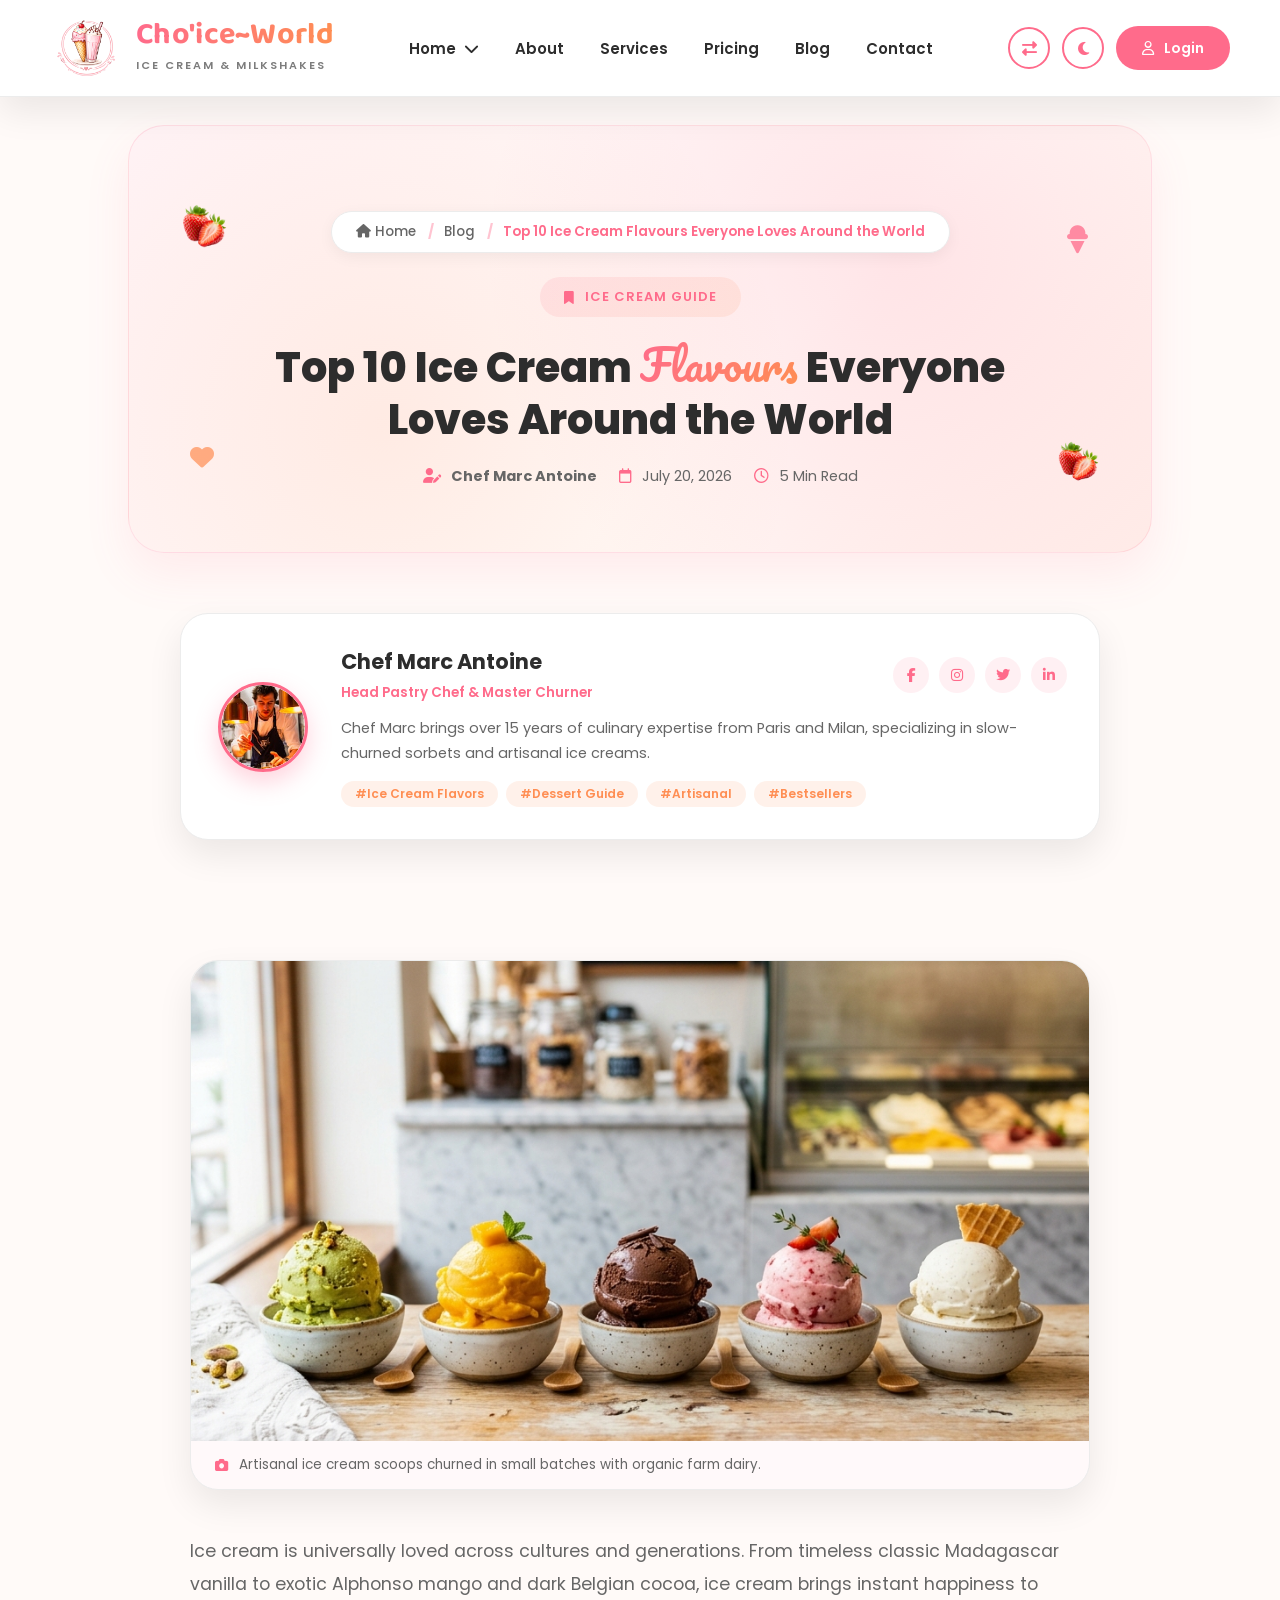
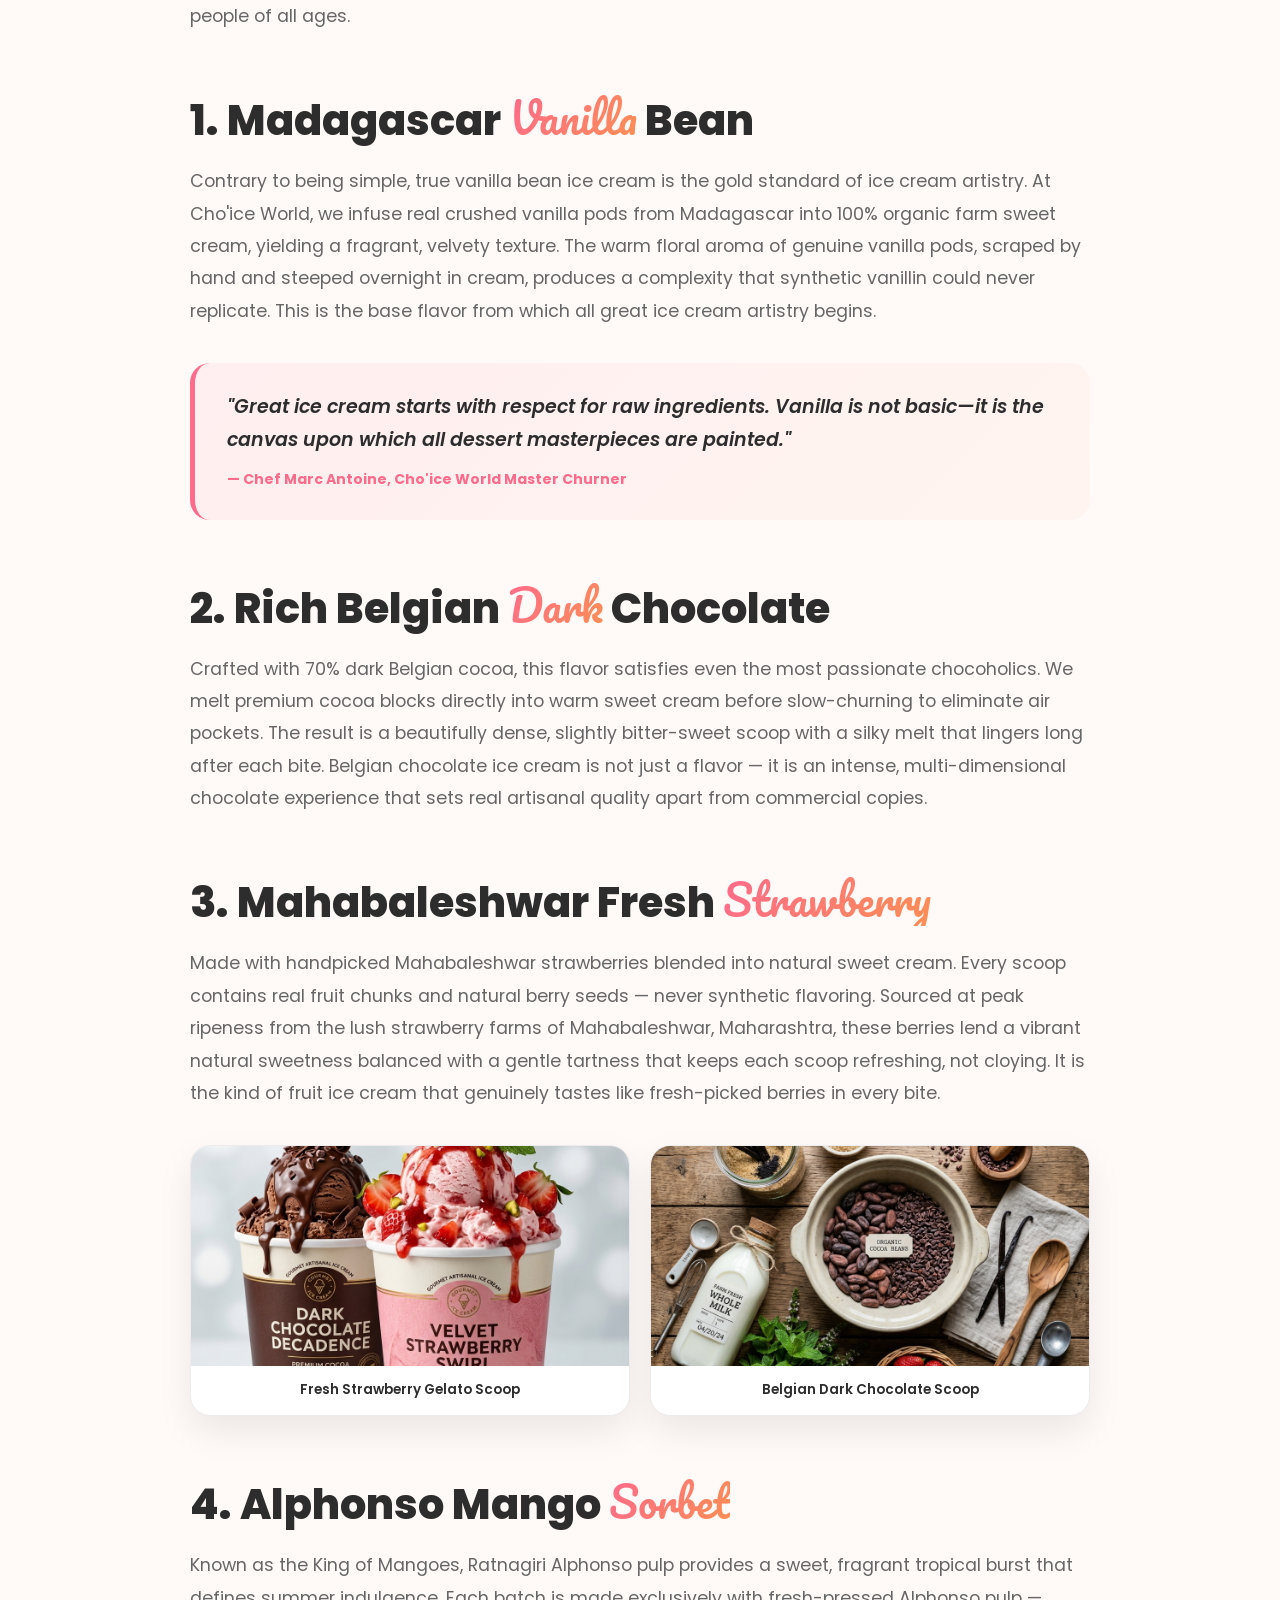
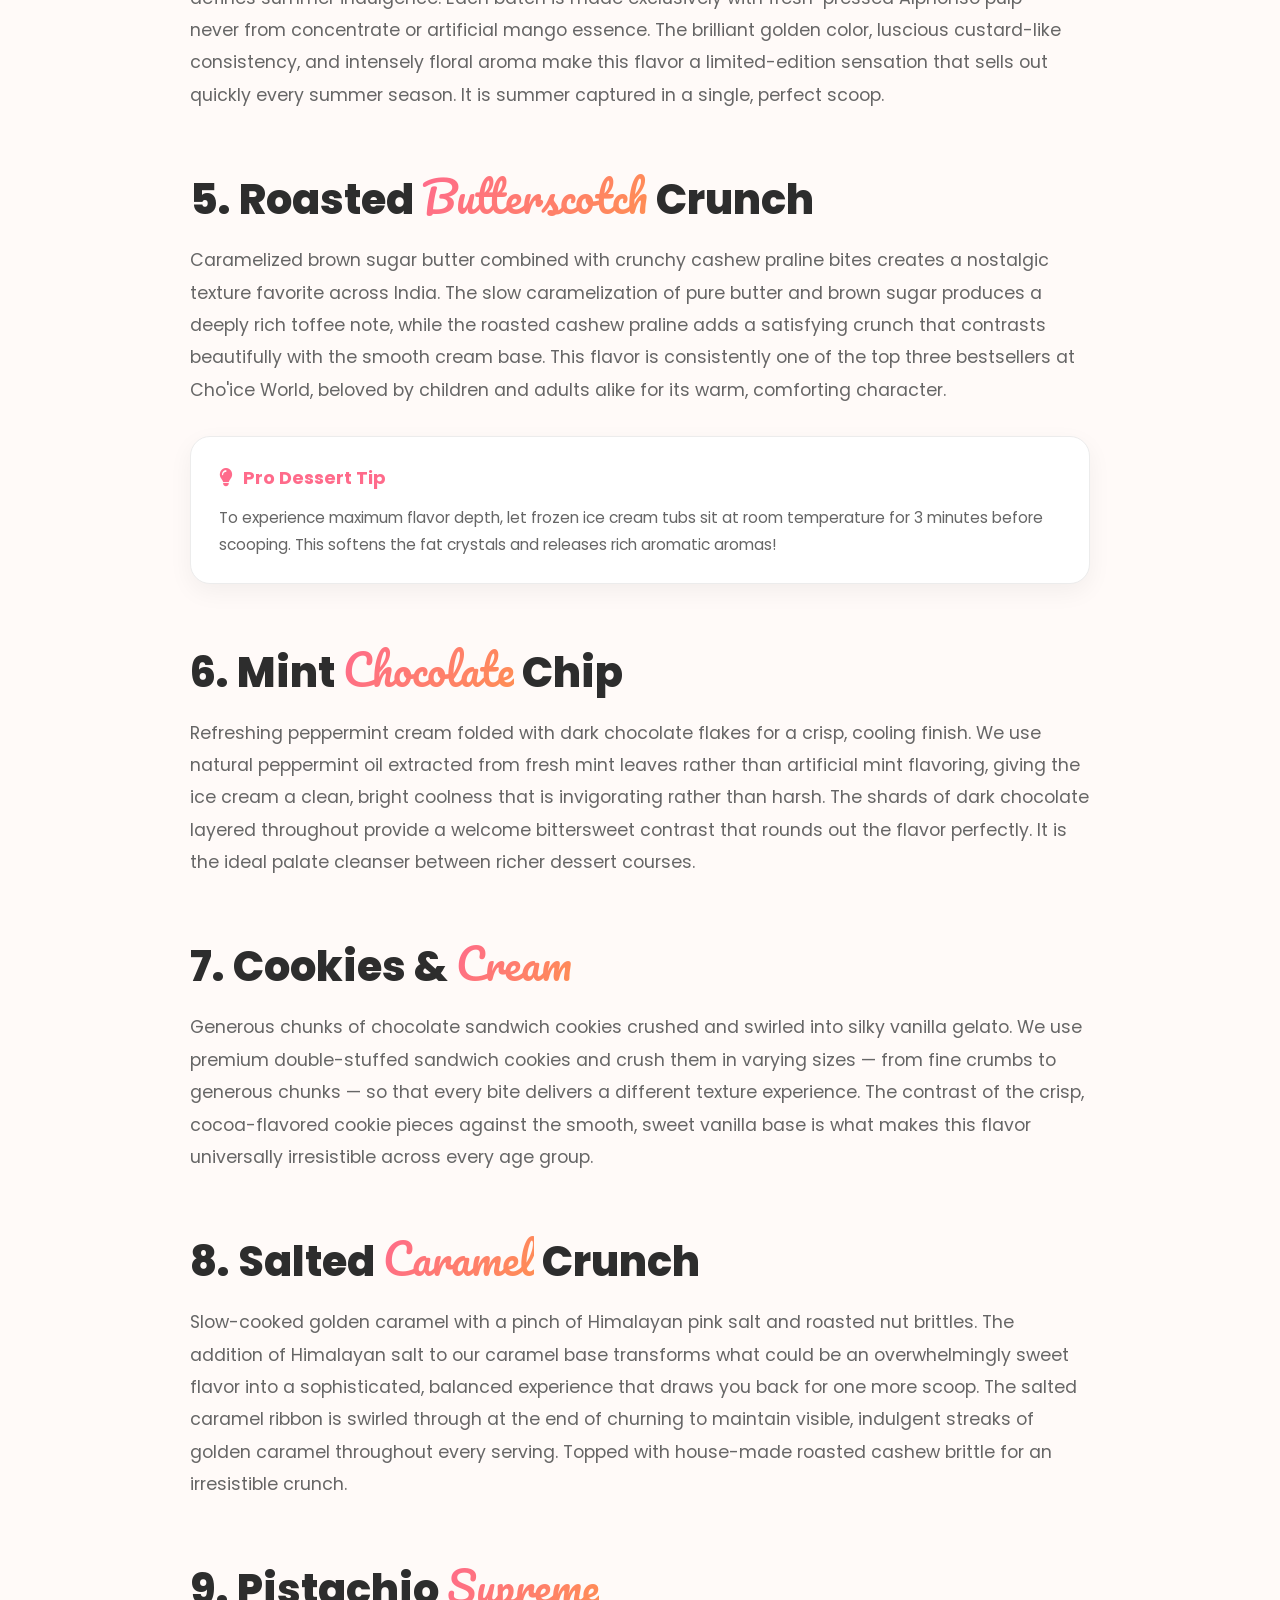
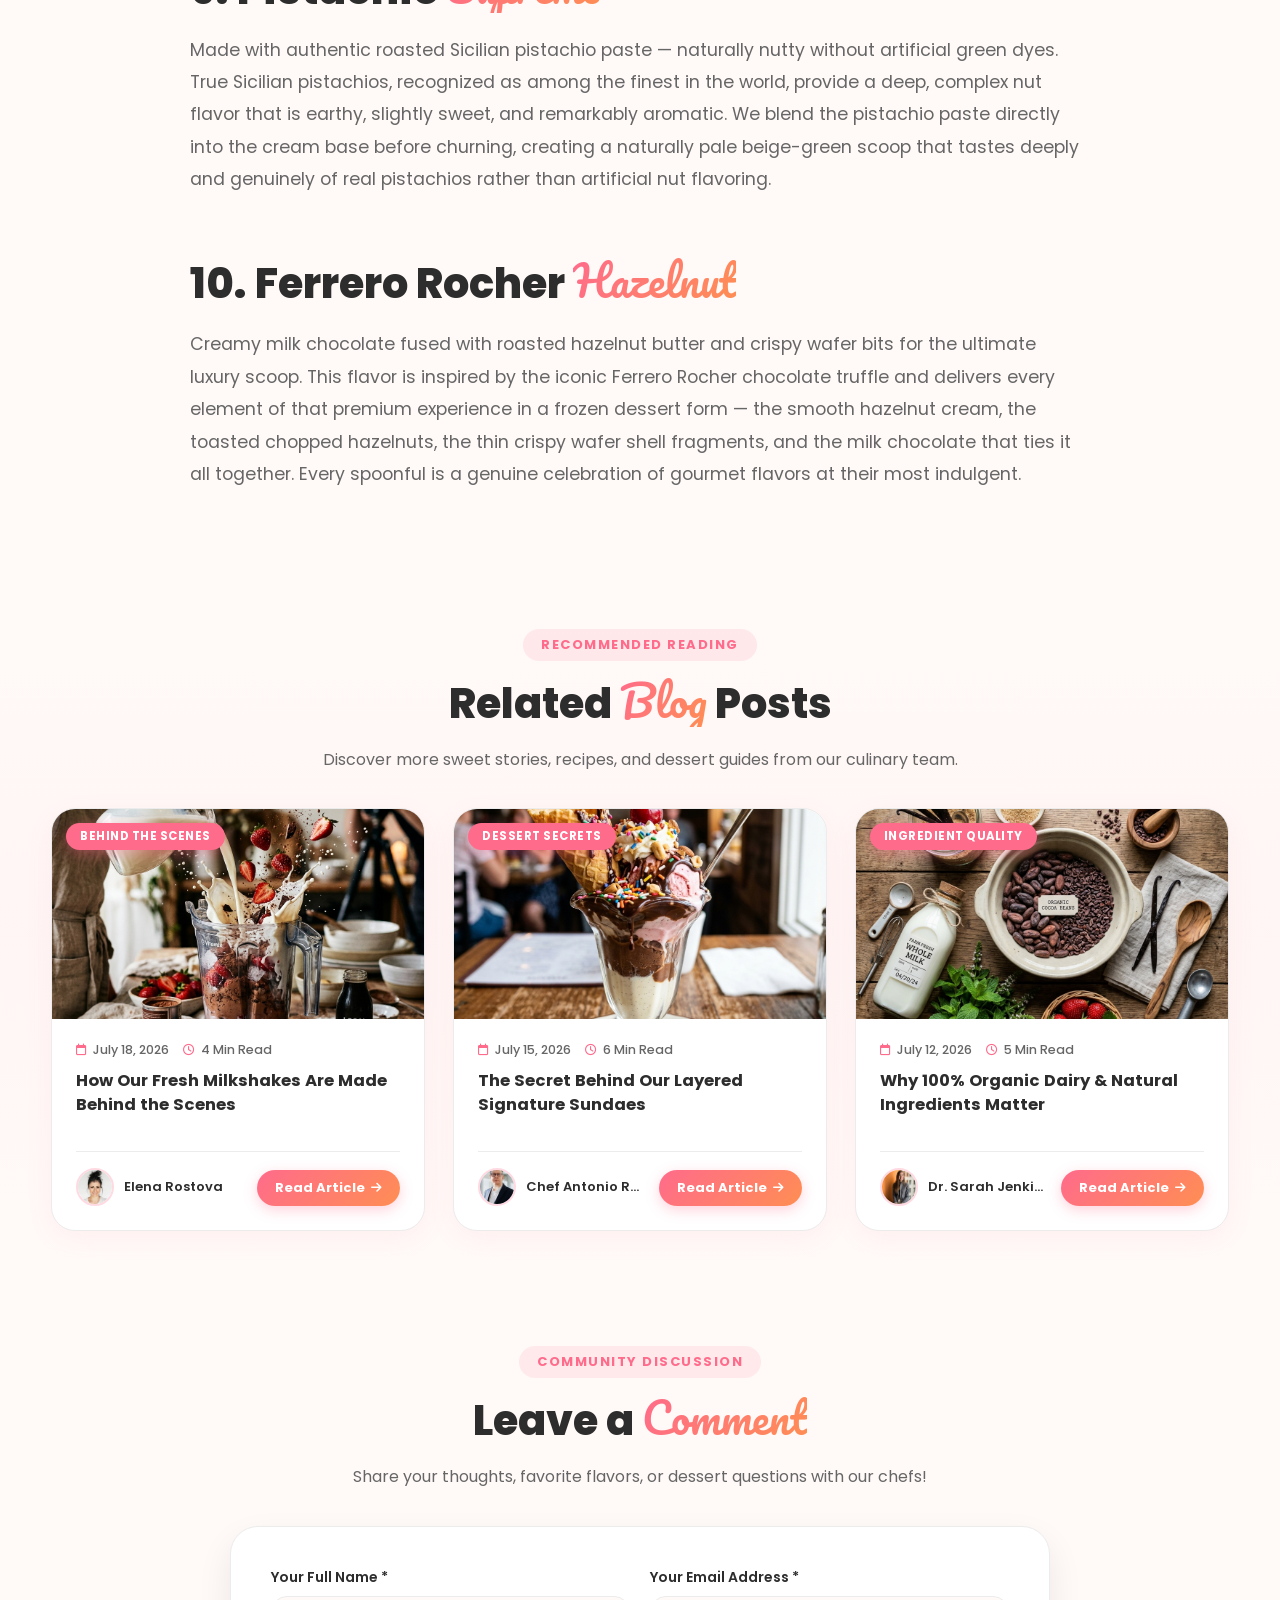
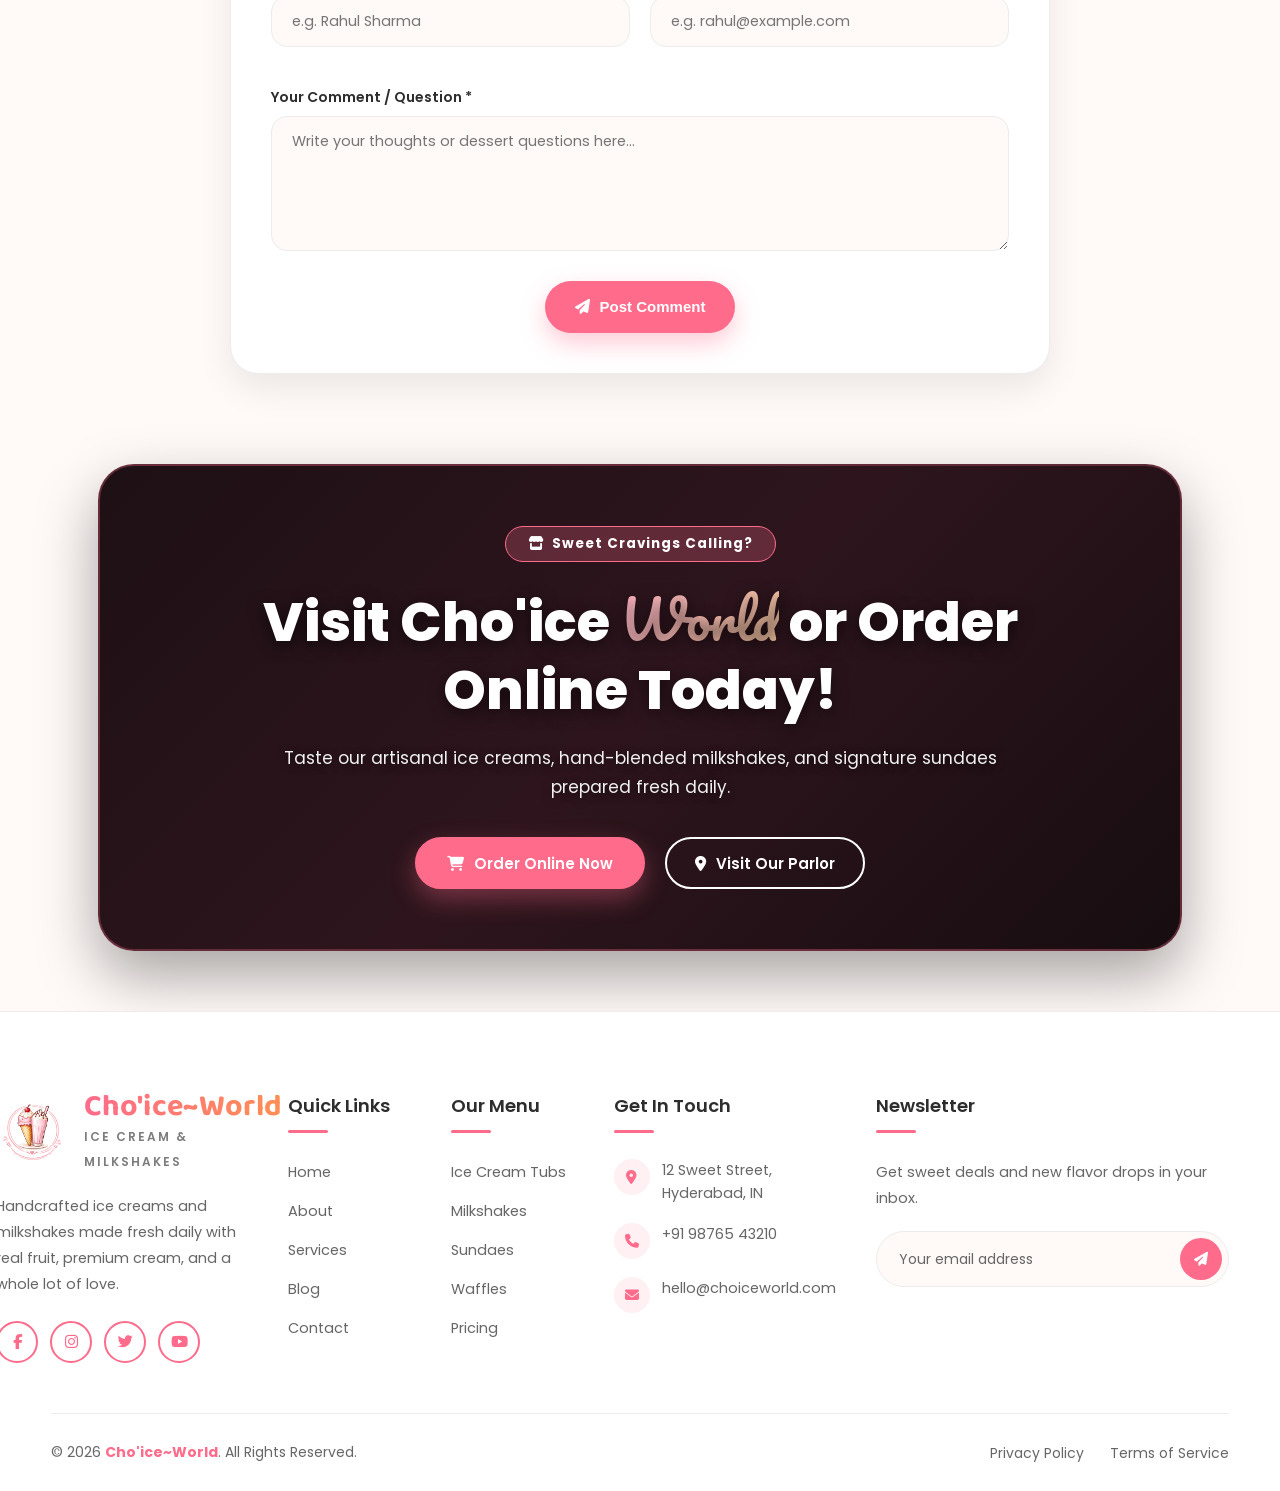
==== BlogDetails.html @ 40d9babc "first commit" ====
<!DOCTYPE html>
<html lang="en" dir="ltr" data-theme="light">

<head>
    <meta charset="UTF-8">
    <meta name="viewport" content="width=device-width, initial-scale=1.0">
    <title>Cho'ice~World</title>
    
     <link rel="icon" type="image/x-icon" href="images/Logo.png">
<link rel="preconnect" href="https://fonts.googleapis.com">
<link rel="preconnect" href="https://fonts.gstatic.com" crossorigin>

<link href="https://fonts.googleapis.com/css2?family=Poppins:wght@300;400;500;600;700;800&family=Baloo+2:wght@500;600;700&family=Pacifico&family=Lobster&display=swap" rel="stylesheet">


<link rel="stylesheet" href="https://cdn.jsdelivr.net/npm/swiper@11/swiper-bundle.min.css">


<link rel="stylesheet" href="https://cdnjs.cloudflare.com/ajax/libs/font-awesome/6.7.2/css/all.min.css">
    
    
    <link rel="stylesheet" href="nav.css">
    <link rel="stylesheet" href="footer.css">
    <link rel="stylesheet" href="BlogDetails.css">
</head>

<body>

    
<header class="header">

<div class="container">

<nav class="navbar">

<!-- Logo -->

<a href="index.html" class="logo">

<img src="images/Logo.png" alt="Cho'ice~World">

<div class="logo-text">

<h2>Cho'ice~World</h2>

<span>Ice Cream & Milkshakes</span>

</div>

</a>

<!-- Navigation -->

<ul class="nav-menu">

<li class="dropdown">

<a href="index.html">
Home
<i class="fa-solid fa-chevron-down"></i>
</a>

<ul class="dropdown-menu">

<li><a href="index.html">Home Classic</a></li>

<li><a href="home-2/home-2.html">Home Modern</a></li>

</ul>

</li>

<li><a href="about/about.html">About</a></li>

<li><a href="Services.html">Services</a></li>

<li><a href="pricing/pricing.html">Pricing</a></li>

<li><a href="Blog.html">Blog</a></li>

<li><a href="contact/contact.html">Contact</a></li>



</ul>

<!-- Right Side -->

<div class="nav-actions">

<!-- RTL -->

<button id="rtlBtn" class="icon-btn">
    <i class="fa-solid fa-right-left"></i>
</button>

<!-- Theme -->

<button id="themeBtn" class="icon-btn">

<i class="fa-solid fa-moon"></i>

</button>

<!-- Login -->

<a href="login.html" class="login-btn">

<i class="fa-regular fa-user"></i>

Login

</a>

<!-- Mobile -->

<div class="hamburger">

<span></span>

<span></span>

<span></span>

</div>

</div>

</nav>

</div>

</header>

    <main>
        
        <section class="detail-hero">
            <div class="hero-bg-overlay"></div>
            
            
            <div class="floating-deco deco-1" title="Top Left Floating Strawberry"><img src="images/strawberry-half.png" alt="Strawberry"></div>
            <div class="floating-deco deco-2" title="Top Right Floating Ice Cream"><i class="fa-solid fa-ice-cream"></i></div>
            <div class="floating-deco deco-3" title="Bottom Left Floating Heart"><i class="fa-solid fa-heart"></i></div>
            <div class="floating-deco deco-4" title="Bottom Right Floating Strawberry"><img src="images/strawberry-half.png" alt="Strawberry"></div>

            <div class="container relative-z">
                
                <nav class="breadcrumb-nav" aria-label="Breadcrumb">
                    <ol class="breadcrumb">
                        <li><a href="index.html"><i class="fa-solid fa-house"></i> Home</a></li>
                        <li><a href="Blog.html">Blog</a></li>
                        <li class="active" id="breadcrumbActive">Blog Details</li>
                    </ol>
                </nav>

                <div class="detail-hero-content text-center">
                    <span class="hero-badge" id="blogCategoryBadge">
                        <i class="fa-solid fa-bookmark"></i> Ice Cream Guide
                    </span>
                    <h1 class="hero-title" id="blogTitle">Blog Article Title</h1>
                    <div class="blog-hero-meta" id="blogHeroMeta">
                        <span><i class="fa-solid fa-user-pen"></i> <strong id="blogAuthorName">Chef Marc</strong></span>
                        <span><i class="fa-regular fa-calendar"></i> <span id="blogDate">July 20, 2026</span></span>
                        <span><i class="fa-regular fa-clock"></i> <span id="blogReadTime">5 Min Read</span></span>
                    </div>
                </div>
            </div>
        </section>

        
        <section class="author-profile-section">
            <div class="container">
                <div class="author-card">
                    <div class="author-avatar-box">
                        <div class="author-img-wrap">
                            <img src="images/avatar-chef-marc.jpg" id="authorAvatarImg" alt="Author Profile Picture">
                        </div>
                    </div>
                    
                    <div class="author-details-box">
                        <div class="author-header">
                            <div>
                                <h3 id="authorName">Chef Marc Antoine</h3>
                                <span class="author-role" id="authorDesignation">Head Pastry Chef & Culinary Director</span>
                            </div>
                            
                            <ul class="author-social">
                                <li><a href="#" aria-label="Facebook"><i class="fa-brands fa-facebook-f"></i></a></li>
                                <li><a href="#" aria-label="Instagram"><i class="fa-brands fa-instagram"></i></a></li>
                                <li><a href="#" aria-label="Twitter"><i class="fa-brands fa-twitter"></i></a></li>
                                <li><a href="#" aria-label="LinkedIn"><i class="fa-brands fa-linkedin-in"></i></a></li>
                            </ul>
                        </div>

                        <p class="author-bio" id="authorBio">
                            Chef Marc has over 15 years of experience crafting artisanal sorbets, gelato, and gourmet milkshakes across Paris and Milan. He leads the research and innovation lab at Cho'ice World.
                        </p>

                        <div class="author-tags-box" id="authorTags">
                            
                        </div>
                    </div>
                </div>
            </div>
        </section>

        
        <section class="magazine-article-section">
            <div class="container">
                <article class="magazine-layout">
                    
                    <div class="article-cover-card">
                        <img src="images/blog-flavours.png" id="articleCoverImg" alt="Article Cover Image">
                        <div class="cover-caption">
                            <i class="fa-solid fa-camera"></i>
                            <span id="coverCaptionText">Artisanal dessert creation inside Cho'ice World kitchen.</span>
                        </div>
                    </div>

                    
                    <div class="article-body-content" id="articleBody">
                        
                    </div>
                </article>
            </div>
        </section>

        
        <section class="related-blogs-section">
            <div class="container">
                <div class="section-header text-center">
                    <span class="section-badge">Recommended Reading</span>
                    <h2 class="section-title">Related <span>Blog</span> Posts</h2>
                    <p class="section-subtitle">Discover more sweet stories, recipes, and dessert guides from our culinary team.</p>
                </div>

                <div class="blogs-grid" id="relatedBlogsGrid">
                    
                </div>
            </div>
        </section>

        
        <section class="comments-cta-section">
            <div class="container">
                
                <div class="comments-wrapper">
                    <div class="section-header text-center">
                        <span class="section-badge">Community Discussion</span>
                        <h2 class="section-title">Leave a <span>Comment</span></h2>
                        <p class="section-subtitle">Share your thoughts, favorite flavors, or dessert questions with our chefs!</p>
                    </div>

                    <form class="comment-form" id="commentForm">
                        <div class="form-row">
                            <div class="form-group">
                                <label for="commentName">Your Full Name *</label>
                                <input type="text" id="commentName" placeholder="e.g. Rahul Sharma" required>
                            </div>
                            <div class="form-group">
                                <label for="commentEmail">Your Email Address *</label>
                                <input type="email" id="commentEmail" placeholder="e.g. rahul@example.com" required>
                            </div>
                        </div>

                        <div class="form-group">
                            <label for="commentMessage">Your Comment / Question *</label>
                            <textarea id="commentMessage" rows="5" placeholder="Write your thoughts or dessert questions here..." required></textarea>
                        </div>

                        <button type="submit" class="btn-primary">
                            <i class="fa-solid fa-paper-plane"></i>
                            Post Comment
                        </button>
                    </form>

                    <p class="comment-feedback-msg" id="commentMsg"></p>
                </div>

                
                <div class="detail-cta-banner">
                    <div class="banner-glass-content">
                        <span class="banner-badge"><i class="fa-solid fa-store"></i> Sweet Cravings Calling?</span>
                        <h2 class="banner-title">Visit Cho'ice <span>World</span> or Order Online Today!</h2>
                        <p class="banner-desc">
                            Taste our artisanal ice creams, hand-blended milkshakes, and signature sundaes prepared fresh daily.
                        </p>

                        <div class="banner-actions">
                            <a href="tel:+919876543210" class="btn-primary">
                                <i class="fa-solid fa-cart-shopping"></i>
                                Order Online Now
                            </a>
                            <a href="Services.html" class="btn-secondary">
                                <i class="fa-solid fa-location-dot"></i>
                                Visit Our Parlor
                            </a>
                        </div>
                    </div>
                </div>
            </div>
        </section>
    </main>

    
<footer class="footer">

    <div class="container">

        <div class="footer-top">

            <!-- Brand Column -->
            <div class="footer-col footer-brand">

                <a href="index.html" class="logo">

                    <img src="images/Logo.png" alt="Cho'ice~World">

                    <div class="logo-text">
                        <h2>Cho'ice~World</h2>
                        <span>Ice Cream & Milkshakes</span>
                    </div>

                </a>

                <p class="footer-desc">
                    Handcrafted ice creams and milkshakes made fresh daily with
                    real fruit, premium cream, and a whole lot of love.
                </p>

                <ul class="footer-social">
                    <li><a href="#"><i class="fa-brands fa-facebook-f"></i></a></li>
                    <li><a href="#"><i class="fa-brands fa-instagram"></i></a></li>
                    <li><a href="#"><i class="fa-brands fa-twitter"></i></a></li>
                    <li><a href="#"><i class="fa-brands fa-youtube"></i></a></li>
                </ul>

            </div>

            <!-- Quick Links -->
            <div class="footer-col">

                <h3>Quick Links</h3>

                <ul class="footer-links">
                    <li><a href="home-2/home-2.html">Home</a></li>
                    <li><a href="about/about.html">About</a></li>
                    <li><a href="Services.html">Services</a></li>
                    <li><a href="Blog.html">Blog</a></li>
                    <li><a href="contact/contact.html">Contact</a></li>
                </ul>

            </div>

            <!-- Services -->
            <div class="footer-col">

                <h3>Our Menu</h3>

                <ul class="footer-links">
                    <li><a href="ServiceDetails.html?service=tubs">Ice Cream Tubs</a></li>
                    <li><a href="ServiceDetails.html?service=milkshakes">Milkshakes</a></li>
                    <li><a href="ServiceDetails.html?service=sundaes">Sundaes</a></li>
                    <li><a href="ServiceDetails.html?service=waffles">Waffles</a></li>
                    <li><a href="pricing/pricing.html">Pricing</a></li>
                </ul>

            </div>

            <!-- Contact -->
            <div class="footer-col">

                <h3>Get In Touch</h3>

                <ul class="footer-contact">
                    <li>
                        <i class="fa-solid fa-location-dot"></i>
                        <span>12 Sweet Street, Hyderabad, IN</span>
                    </li>
                    <li>
                        <i class="fa-solid fa-phone"></i>
                        <span>+91 98765 43210</span>
                    </li>
                    <li>
                        <i class="fa-solid fa-envelope"></i>
                        <span>hello@choiceworld.com</span>
                    </li>
                </ul>

            </div>

            <!-- Newsletter -->
            <div class="footer-col footer-newsletter">

                <h3>Newsletter</h3>

                <p>Get sweet deals and new flavor drops in your inbox.</p>

                <form class="newsletter-form" id="newsletterForm">

                    <input type="email" placeholder="Your email address" required>

                    <button type="submit">
                        <i class="fa-solid fa-paper-plane"></i>
                    </button>

                </form>

                <p class="newsletter-msg" id="newsletterMsg"></p>

            </div>

        </div>

        <div class="footer-bottom">

            <p class="copyright">
                &copy; <span id="year"></span> <strong>Cho'ice~World</strong>. All Rights Reserved.
            </p>

            <ul class="footer-bottom-links">
                <li><a href="#">Privacy Policy</a></li>
                <li><a href="#">Terms of Service</a></li>
            </ul>

        </div>

    </div>

    <!-- Back to Top -->
    <button id="backToTop" class="back-to-top" aria-label="Back to top">
        <i class="fa-solid fa-arrow-up"></i>
    </button>

</footer>

    
    <script src="nav.js"></script>
    <script src="footer.js"></script>
    <script src="BlogDetails.js"></script>
</body>

</html>
---- nav.css ----
:root{
    --primary:#ff6b8b;
    --secondary:#ff8e53;
    --white:#ffffff;
    --black:#222222;
    --title:#2d2d2d;
    --text:#666666;
    --border:#ececec;
    --bg:#fffaf8;
    --shadow:0 15px 35px rgba(0,0,0,.08);
    --radius:50px;
    --transition:.35s ease;
    --font:'Poppins',sans-serif;
}

body.dark{
    --bg:#111111;
    --white:#1c1c1c;
    --black:#ffffff;
    --title:#ffffff;
    --text:#d7d7d7;
    --border:#333333;
    --shadow:0 15px 40px rgba(0,0,0,.35);
}

*{
    margin:0;
    padding:0;
    box-sizing:border-box;
}

html{
    scroll-behavior:smooth;
}

body{
    font-family:var(--font);
    background:var(--bg);
    color:var(--title);
    transition:.4s;
}

a{
    text-decoration:none;
    color:inherit;
}

ul{
    list-style:none;
}

img{
    display:block;
    max-width:100%;
}

.container{
    width:min(1320px,92%);
    margin:auto;
}



.header{
    position:fixed;
    top:0;
    left:0;
    width:100%;
    z-index:999;
}

.header .container{
    width:100%;
    max-width:100%;
    margin:0;
    padding:0;
}

.navbar{
    background:var(--white);
    border:none;
    border-bottom:1px solid var(--border);
    border-radius:0;
    box-shadow:var(--shadow);
    display:flex;
    align-items:center;
    justify-content:space-between;
    padding:14px 50px;
    min-height:70px;
    transition:padding .35s ease, min-height .35s ease;
}

.header.sticky .navbar{
    padding:10px 50px;
    min-height:62px;
}



.logo{
    display:flex;
    align-items:center;
    gap:14px;
    flex-shrink:0;
}

.logo img{
    width:72px;

height:72px;

object-fit:contain;

    transition:.3s;
}

.header.sticky .logo img{
    width:46px;
    height:46px;
}

.logo-text h2{
     font-family:'Baloo 2', cursive;
    font-size:1.9rem;
    background:linear-gradient(90deg, var(--primary), var(--secondary));
    -webkit-background-clip:text;
    -webkit-text-fill-color:transparent;
    background-clip:text;
    font-weight:700;
    line-height:1;
    letter-spacing:.3px;
}

.logo-text span{
    font-family:'Poppins', sans-serif;
    font-size:11px;
    font-weight:600;
    color:var(--text);
    letter-spacing:2px;
    text-transform:uppercase;
    opacity:.85;
}



.nav-menu{
    display:flex;
    align-items:center;
    gap:36px;
}

.nav-menu>li{
    position:relative;
}

.nav-menu > li > a{
    display:flex;
    align-items:center;
    gap:8px;
    font-size:15px;
    font-weight:600;
    padding:10px 0;
    transition:.3s;
    position:relative;
}

.nav-menu > li > a::after{
    content:"";
    position:absolute;
    left:0;
    bottom:4px;
    width:0;
    height:3px;
    background:var(--primary);
    border-radius:20px;
    transition:.35s ease;
}


.nav-menu > li > a:hover,
.nav-menu > li > a.active{
    color:var(--primary);
}


.nav-menu > li > a:hover::after,
.nav-menu > li > a.active::after{
    width:100%;
}

.dropdown-menu{
    position:absolute;
    top:60px;
    left:0;
    background:var(--white);
    width:220px;
    border-radius:20px;
    box-shadow:var(--shadow);
    opacity:0;
    visibility:hidden;
    transform:translateY(20px);
    transition:.35s;
    padding:14px 0;
    border:1px solid var(--border);
}

.dropdown:hover .dropdown-menu{
    opacity:1;
    visibility:visible;
    transform:translateY(0);
}

.dropdown-menu li a{
    display:block;
    padding:14px 22px;
    font-size:15px;
    font-weight:500;
    transition:.3s;
}

.dropdown-menu li a:hover{
    background:var(--primary);
    color:#fff;
    padding-left:30px;
    border-radius:10px;
}



.nav-actions{
    display:flex;
    align-items:center;
    gap:12px;
    flex-shrink:0;
}

.icon-btn{
    width:42px;
    height:42px;
    border:2px solid var(--primary);
    background:transparent;
    color:var(--primary);
    border-radius:50px;
    display:flex;
    align-items:center;
    justify-content:center;
    cursor:pointer;
    font-size:15px;
    font-weight:600;
    transition:var(--transition);
    flex-shrink:0;
}

.icon-btn:hover{
    background:var(--primary);
    color:#fff;
}

#rtlBtn i{
    transition:transform .35s ease;
}

#rtlBtn.rtl-active i{
    transform:rotate(180deg);
}

.login-btn{
    height:44px;
    padding:0 26px;
    border-radius:50px;
    background:var(--primary);
    color:#fff;
    display:flex;
    align-items:center;
    gap:10px;
    font-size:14px;
    font-weight:600;
    transition:var(--transition);
    flex-shrink:0;
    white-space:nowrap;
}

.login-btn:hover{
    background:var(--secondary);
    transform:translateY(-3px);
}

.hamburger{
    width:42px;
    height:42px;
    display:none;
    align-items:center;
    justify-content:center;
    flex-direction:column;
    cursor:pointer;
    gap:5px;
    flex-shrink:0;
}

.hamburger span{
    width:26px;
    height:3px;
    background:var(--primary);
    border-radius:20px;
    transition:.3s;
}

.hamburger.active span:nth-child(1){
    transform:translateY(8px) rotate(45deg);
}

.hamburger.active span:nth-child(2){
    opacity:0;
}

.hamburger.active span:nth-child(3){
    transform:translateY(-8px) rotate(-45deg);
}



@media(max-width:1200px){
    .nav-menu{
        gap:24px;
    }
    .navbar{
        padding:14px 30px;
    }
    .header.sticky .navbar{
        padding:10px 30px;
    }
}

@media(max-width:1100px){
    .navbar{
        padding:12px 24px;
        min-height:64px;
    }

    .header.sticky .navbar{
        padding:10px 24px;
        min-height:58px;
    }

    .nav-menu{
        position:fixed;
        top:74px;
        left:-100%;
        width:300px;
        max-width:80%;
        height:calc(100vh - 74px);
        background:var(--white);
        flex-direction:column;
        align-items:flex-start;
        padding:26px;
        gap:6px;
        box-shadow:var(--shadow);
        transition:.4s;
        overflow:auto;
        z-index:998;
    }

    .nav-menu.active{
        left:0;
    }

    .nav-menu li{
        width:100%;
    }

    .nav-menu li a{
        width:100%;
        padding:14px 0;
    }

    .nav-menu>li>a::after{
        display:none;
    }

    .dropdown-menu{
        position:static;
        width:100%;
        opacity:1;
        visibility:visible;
        transform:none;
        display:none;
        margin-top:8px;
        box-shadow:none;
        border:1px solid var(--border);
    }

    .dropdown.active .dropdown-menu{
        display:block;
    }

    .hamburger{
        display:flex;
    }

    .login-btn{
        display:none;
    }
}

@media(max-width:992px){
    .logo img{
        width:48px;
        height:48px;
    }

    .header.sticky .logo img{
        width:42px;
        height:42px;
    }

    .logo-text h2{
        font-size:1.6rem;
    }
}

@media(max-width:768px){
    .navbar{
        padding:10px 20px;
        min-height:58px;
    }

    .header.sticky .navbar{
        padding:8px 20px;
        min-height:52px;
    }

    .logo img{
        width:44px;
        height:44px;
    }

    .header.sticky .logo img{
        width:38px;
        height:38px;
    }

    .logo-text h2{
        font-size:1.4rem;
    }

    .logo-text span{
        font-size:10px;
    }

    #rtlBtn{
        display:none;
    }

    .icon-btn{
        width:40px;
        height:40px;
    }
}

@media(max-width:576px){
    .logo{
        gap:8px;
    }

    .logo img{
        width:38px;
        height:38px;
    }

    .header.sticky .logo img{
        width:34px;
        height:34px;
    }

    .logo-text h2{
        font-size:1.2rem;
    }

    .logo-text span{
        display:none;
    }

    .nav-actions{
        gap:6px;
    }

    .icon-btn{
        width:38px;
        height:38px;
        font-size:14px;
    }

    .hamburger{
        width:38px;
        height:38px;
    }
}

@media(max-width:400px){
    .navbar{
        padding:8px 14px;
    }

    .logo img{
        width:34px;
        height:34px;
    }

    .logo-text h2{
        font-size:1.05rem;
    }
}










.header{
    position:fixed;
    top:0;
    left:0;
    width:100%;
    z-index:999;
}

.navbar{
    min-height:72px !important;
    padding:12px 50px !important;
    transition:background .35s ease,
               box-shadow .35s ease;
}

.header.sticky .navbar{
    min-height:72px !important;
    padding:12px 50px !important;
}


.logo img{
    width:72px;
    height:72px;
    transition:transform .35s ease;
}

.header.sticky .logo img{
    width:72px;
    height:72px;
}
---- footer.css ----
.footer{

position:relative;

background:var(--white);

border-top:1px solid var(--border);

margin-top:0px;

transition:.4s;

}

.footer-top{

display:grid;

grid-template-columns:1.6fr 1fr 1fr 1.2fr 1.4fr;

gap:40px;

padding:80px 0 50px;

}

.footer-col h3{

font-size:18px;

font-weight:600;

color:var(--title);

margin-bottom:26px;

position:relative;

padding-bottom:14px;

}

.footer-col h3::after{

content:"";

position:absolute;

left:0;

bottom:0;

width:40px;

height:3px;

background:var(--primary);

border-radius:20px;

}


.footer-brand{
    margin-left: -55px;
}

.footer-brand .logo{

display:flex;

align-items:center;

gap:16px;

margin-bottom:20px;

}

.footer-brand .logo img{


width:72px;

height:72px;

object-fit:contain;

}

.footer-brand .logo-text h2{
     font-family:'Baloo 2', cursive;
    font-size:1.9rem;
    background:linear-gradient(90deg, var(--primary), var(--secondary));
    -webkit-background-clip:text;
    -webkit-text-fill-color:transparent;
    background-clip:text;
    font-weight:700;
    line-height:1;
    letter-spacing:.3px;

}

.footer-brand .logo-text span{

    font-family:'Poppins', sans-serif;

       font-size:12px;

    font-weight:600;

    color:var(--text);

    letter-spacing:2px;

    text-transform:uppercase;

    opacity:.85;

}

.footer-desc{

font-size:14.5px;

line-height:1.8;

color:var(--text);

margin-bottom:24px;

max-width:340px;

}

.footer-social{

display:flex;

gap:12px;

}

.footer-social li a{

width:42px;

height:42px;

display:flex;

align-items:center;

justify-content:center;

border:2px solid var(--primary);

color:var(--primary);

border-radius:50%;

font-size:15px;

transition:var(--transition);

}

.footer-social li a:hover{

background:var(--primary);

color:#fff;

transform:translateY(-4px);

}



.footer-links li{

margin-bottom:14px;

}

.footer-links li a{

font-size:14.5px;

color:var(--text);

transition:.3s;

position:relative;

padding-inline-start:0;

}

.footer-links li a:hover{

color:var(--primary);

padding-inline-start:6px;

}



.footer-contact li{

display:flex;

align-items:flex-start;

gap:12px;

margin-bottom:18px;

font-size:14.5px;

color:var(--text);

line-height:1.6;

}

.footer-contact li i{

width:36px;

height:36px;

min-width:36px;

display:flex;

align-items:center;

justify-content:center;

background:rgba(255,107,139,.1);

color:var(--primary);

border-radius:50%;

font-size:14px;

}



.footer-newsletter p{

font-size:14.5px;

color:var(--text);

line-height:1.8;

margin-bottom:20px;

}

.newsletter-form{

display:flex;

align-items:center;

background:var(--bg);

border:1px solid var(--border);

border-radius:50px;

padding:6px 6px 6px 22px;

gap:10px;

}

.newsletter-form input{

flex:1;

border:none;

outline:none;

background:transparent;

font-family:var(--font);

font-size:14px;

color:var(--title);

padding:10px 0;

}

.newsletter-form input::placeholder{

color:var(--text);

}

.newsletter-form button{

width:42px;

height:42px;

min-width:42px;

border:none;

border-radius:50%;

background:var(--primary);

color:#fff;

font-size:14px;

cursor:pointer;

display:flex;

align-items:center;

justify-content:center;

transition:var(--transition);

}

.newsletter-form button:hover{

background:var(--secondary);

}

.newsletter-msg{

margin-top:12px;

font-size:13px;

color:var(--primary);

min-height:16px;

margin-bottom:0 !important;

}



.footer-bottom{

display:flex;

align-items:center;

justify-content:space-between;

flex-wrap:wrap;

gap:14px;

padding:26px 0;

border-top:1px solid var(--border);

}

.copyright{

font-size:14px;

color:var(--text);

}

.copyright strong{

color:var(--primary);

}

.footer-bottom-links{

display:flex;

gap:26px;

}

.footer-bottom-links li a{

font-size:14px;

color:var(--text);

transition:.3s;

}

.footer-bottom-links li a:hover{

color:var(--primary);

}



.back-to-top{

position:fixed;

right:30px;

bottom:30px;

width:50px;

height:50px;

border:none;

border-radius:50%;

background:var(--primary);

color:#fff;

font-size:18px;

cursor:pointer;

display:flex;

align-items:center;

justify-content:center;

box-shadow:var(--shadow);

opacity:0;

visibility:hidden;

transform:translateY(20px);

transition:var(--transition);

z-index:998;

}

.back-to-top.show{

opacity:1;

visibility:visible;

transform:translateY(0);

}

.back-to-top:hover{

background:var(--secondary);

}



html[dir="rtl"] .back-to-top{

right:auto;

left:30px;

}



@media(max-width:1100px){

.footer-top{

grid-template-columns:1fr 1fr;

gap:40px 30px;

}

.footer-brand{

grid-column:1/-1;

}

}

@media(max-width:768px){

.footer-top{

grid-template-columns:1fr;

padding:60px 0 40px;

gap:36px;

}

.footer-bottom{

flex-direction:column;

text-align:center;

}

.back-to-top{

width:44px;

height:44px;

right:18px;

bottom:18px;

font-size:16px;

}

html[dir="rtl"] .back-to-top{

left:18px;

}

}
---- BlogDetails.css ----
.nav-menu li a.active-link {
    color: var(--primary);
}
.nav-menu li a.active-link::after {
    width: 100%;
}

.text-center { text-align: center; }
.relative-z { position: relative; z-index: 2; }

.section-badge {
    display: inline-block;
    padding: 6px 18px;
    background: rgba(255, 107, 139, 0.12);
    color: var(--primary);
    font-size: 13px;
    font-weight: 700;
    letter-spacing: 1.5px;
    text-transform: uppercase;
    border-radius: 50px;
    margin-bottom: 14px;
}

body.dark .section-badge {
    background: rgba(255, 107, 139, 0.22);
}

.section-title {
    font-size: clamp(1.9rem, 3.6vw, 2.6rem);
    font-weight: 800;
    color: var(--title);
    line-height: 1.25;
    margin-bottom: 16px;
}

.section-title span {
    position: relative;
    font-family: 'Pacifico', cursive;
    font-weight: 400;
    background: linear-gradient(120deg, var(--primary), var(--secondary));
    -webkit-background-clip: text;
    -webkit-text-fill-color: transparent;
    background-clip: text;
    display: inline-block;
}

.section-subtitle {
    font-size: 16px;
    color: var(--text);
    line-height: 1.7;
    max-width: 640px;
    margin: 0 auto 35px;
}

.btn-primary {
    display: inline-flex;
    align-items: center;
    justify-content: center;
    gap: 10px;
    height: 52px;
    padding: 0 30px;
    background: var(--primary);
    color: #ffffff !important;
    font-size: 15px;
    font-weight: 600;
    border-radius: 50px;
    box-shadow: 0 10px 25px rgba(255, 107, 139, 0.35);
    transition: var(--transition);
    border: none;
    cursor: pointer;
    text-decoration: none;
}

.btn-primary:hover {
    background: var(--secondary);
    color: #ffffff !important;
    transform: translateY(-4px);
    box-shadow: 0 14px 30px rgba(255, 142, 83, 0.45);
}

.btn-secondary {
    display: inline-flex;
    align-items: center;
    justify-content: center;
    gap: 10px;
    height: 52px;
    padding: 0 28px;
    background: transparent;
    border: 2px solid var(--primary);
    color: var(--primary);
    font-size: 15px;
    font-weight: 600;
    border-radius: 50px;
    transition: var(--transition);
    cursor: pointer;
    text-decoration: none;
}

.btn-secondary:hover {
    background: var(--secondary);
    border-color: var(--secondary);
    color: #ffffff !important;
    transform: translateY(-4px);
    box-shadow: 0 10px 25px rgba(255, 142, 83, 0.35);
}

.detail-hero {
    position: relative;
    width: min(1200px, 80%);
    margin: 125px auto 40px;
    padding: 85px 30px 65px;
    border-radius: 36px;
    background: linear-gradient(135deg, #fff3f6 0%, var(--bg) 60%, #ffece8 100%);
    border: 1px solid rgba(255, 107, 139, 0.18);
    box-shadow: 0 20px 45px rgba(255, 107, 139, 0.1);
    overflow: hidden;
}

body.dark .detail-hero {
    background: linear-gradient(135deg, #1d1215 0%, var(--bg) 60%, #1a1012 100%);
    border-color: rgba(255, 107, 139, 0.25);
    box-shadow: 0 20px 45px rgba(0, 0, 0, 0.4);
}

.hero-bg-overlay {
    position: absolute;
    inset: 0;
    background: radial-gradient(circle at 75% 30%, rgba(255, 107, 139, 0.15), transparent 50%),
                radial-gradient(circle at 25% 70%, rgba(255, 142, 83, 0.12), transparent 50%);
    pointer-events: none;
}

.floating-deco {
    position: absolute;
    z-index: 2;
    pointer-events: none;
    transition: transform 0.2s ease-out;
}

.deco-1 { top: 18%; left: 5%; width: 48px; animation: floatDeco 5s ease-in-out infinite; }
.deco-2 { top: 22%; right: 6%; font-size: 28px; color: var(--primary); opacity: 0.75; animation: floatDeco 4.5s ease-in-out infinite 0.5s; }
.deco-3 { bottom: 18%; left: 6%; font-size: 24px; color: var(--secondary); opacity: 0.7; animation: floatDeco 5.5s ease-in-out infinite 1.5s; }
.deco-4 { bottom: 16%; right: 5%; width: 44px; animation: floatDeco 6s ease-in-out infinite 2s; }

@keyframes floatDeco {
    0%, 100% { transform: translateY(0) rotate(0deg); }
    50% { transform: translateY(-16px) rotate(8deg); }
}

.breadcrumb-nav {
    display: flex;
    justify-content: center;
    margin-bottom: 24px;
    width: 100%;
}

.breadcrumb {
    display: inline-flex;
    align-items: center;
    justify-content: center;
    gap: 8px 12px;
    flex-wrap: wrap;
    list-style: none;
    background: var(--white);
    padding: 10px 24px;
    border-radius: 50px;
    border: 1px solid var(--border);
    box-shadow: 0 4px 15px rgba(0, 0, 0, 0.05);
    font-size: 13.5px;
    font-weight: 500;
    max-width: 100%;
    text-align: center;
}

.breadcrumb li {
    display: inline-flex;
    align-items: center;
    gap: 8px;
    color: var(--text);
    white-space: nowrap;
}

.breadcrumb li a {
    color: var(--text);
    transition: color 0.3s ease;
}

.breadcrumb li a:hover {
    color: var(--primary);
}

.breadcrumb li.active {
    color: var(--primary);
    font-weight: 600;
    white-space: normal;
    word-break: break-word;
}

.breadcrumb li+li::before {
    content: "/";
    color: rgba(255, 107, 139, 0.4);
    font-weight: 700;
    margin-right: 2px;
}

html[dir="rtl"] .breadcrumb li+li::before {
    margin-right: 0;
    margin-left: 2px;
}

.detail-hero-content {
    max-width: 800px;
    margin: 0 auto;
}

.hero-badge {
    display:inline-flex;

    align-items:center;

    gap:10px;

    padding:10px 24px;

    border-radius:50px;

  color:#ff6b8b;
    background:linear-gradient(135deg, rgba(255,107,139,.12), rgba(255,142,83,.12));

    font-size:13px;

    font-weight:600;

    letter-spacing:1px;

    text-transform:uppercase;

    margin-bottom:22px;
}

@keyframes fadeInDown {
    from { opacity: 0; transform: translateY(-20px); }
    to { opacity: 1; transform: translateY(0); }
}

.hero-title {
 font-size:clamp(1.9rem,3.6vw,2.6rem);
    font-weight:800;

      line-height:1.25;
    color: var(--title);

    margin-bottom: 20px;
}

.hero-title span {
    position: relative;
    font-family: 'Pacifico', cursive;
    font-weight: 400;
    background: linear-gradient(120deg, var(--primary), var(--secondary));
    -webkit-background-clip: text;
    -webkit-text-fill-color: transparent;
    background-clip: text;
    display: inline-block;
}

.blog-hero-meta {
    display: flex;
    align-items: center;
    justify-content: center;
    gap: 22px;
    flex-wrap: wrap;
    font-size: 14.5px;
    color: var(--text);
}

.blog-hero-meta i {
    color: var(--primary);
    margin-right: 6px;
}

.author-profile-section {
    padding: 20px 0 60px;
    background: var(--bg);
}

.author-card {
    background: var(--white);
    border: 1px solid var(--border);
    border-radius: 28px;
    padding: 32px;
    display: grid;
    grid-template-columns: 100px 1fr;
    gap: 28px;
    align-items: center;
    box-shadow: var(--shadow);
    max-width: 920px;
    margin: 0 auto;
}

@media (max-width: 640px) {
    .author-card {
        grid-template-columns: 1fr;
        text-align: center;
        gap: 20px;
    }
}

.author-avatar-box {
    display: flex;
    justify-content: center;
}

.author-img-wrap {
    width: 90px;
    height: 90px;
    border-radius: 50%;
    overflow: hidden;
    border: 3px solid var(--primary);
    box-shadow: 0 10px 25px rgba(255, 107, 139, 0.3);
}

.author-img-wrap img {
    width: 100%;
    height: 100%;
    object-fit: cover;
    border-radius: 50%;
}

.author-header {
    display: flex;
    align-items: center;
    justify-content: space-between;
    gap: 16px;
    flex-wrap: wrap;
    margin-bottom: 12px;
}

.author-header h3 {
    font-size:21px;
    font-weight:700;
    color:#2d2d2d;
    margin-bottom: 2px;
}

body.dark .author-header h3 {
    color: var(--title);
}

.author-role {
    font-size: 13.5px;
    color: var(--primary);
    font-weight: 600;
}

.author-social {
    display: flex;
    gap: 10px;
    list-style: none;
}

.author-social a {
    width: 36px;
    height: 36px;
    background: rgba(255, 107, 139, 0.1);
    color: var(--primary);
    border-radius: 50%;
    display: flex;
    align-items: center;
    justify-content: center;
    font-size: 14px;
    transition: var(--transition);
}

.author-social a:hover {
    background: var(--primary);
    color: #ffffff;
    transform: translateY(-3px);
}

.author-bio {
    font-size: 14.5px;
    line-height: 1.7;
    color: var(--text);
    margin-bottom: 16px;
}

.author-tags-box {
    display: flex;
    flex-wrap: wrap;
    gap: 8px;
}

.author-tag {
    padding: 4px 14px;
    background: rgba(255, 142, 83, 0.12);
    color: var(--secondary);
    font-size: 12px;
    font-weight: 600;
    border-radius: 20px;
}

.magazine-article-section {
    padding: 60px 0;
    background: var(--bg);
}

.magazine-layout {
    max-width: 900px;
    margin: 0 auto;
}

.article-cover-card {
    background: var(--white);
    border-radius: 28px;
    overflow: hidden;
    box-shadow: var(--shadow);
    border: 1px solid var(--border);
    margin-bottom: 45px;
}

.article-cover-card img {
    width: 100%;
    max-height: 480px;
    object-fit: cover;
}

.cover-caption {
    padding: 14px 24px;
    font-size: 13.5px;
    color: var(--text);
    display: flex;
    align-items: center;
    gap: 10px;
    background: rgba(255, 107, 139, 0.04);
}

.cover-caption i {
    color: var(--primary);
}

.article-body-content {
    font-size: 17.5px;
    line-height: 1.85;
    color: var(--text);
}

.article-body-content p {
    margin-bottom: 24px;
}

.article-body-content h2 {
    font-size: clamp(1.9rem, 3.6vw, 2.6rem);
    font-weight: 800;
    color: var(--title);
    margin: 60px 0 18px;
    line-height: 1.25;
}

.article-body-content h2 span {
    position: relative;
    font-family: 'Pacifico', cursive;
    font-weight: 400;
    background: linear-gradient(120deg, var(--primary), var(--secondary));
    -webkit-background-clip: text;
    -webkit-text-fill-color: transparent;
    background-clip: text;
    display: inline-block;
}

.article-body-content h3 {
    font-size: 21px;
    font-weight: 700;
    color: #2d2d2d;
    margin: 32px 0 14px;
}

body.dark .article-body-content h3 {
    color: var(--title);
}

.magazine-quote {
    margin: 36px 0;
    padding: 28px 32px;
    background: linear-gradient(135deg, rgba(255, 107, 139, 0.08), rgba(255, 142, 83, 0.05));
    border-left: 5px solid var(--primary);
    border-radius: 20px;
    font-size: 19px;
    font-weight: 600;
    font-style: italic;
    color: var(--title);
    line-height: 1.7;
    position: relative;
}

html[dir="rtl"] .magazine-quote {
    border-left: none;
    border-right: 5px solid var(--primary);
}

body.dark .magazine-quote {
    background: rgba(255, 107, 139, 0.12);
}

.magazine-quote footer {
    margin-top: 12px;
    font-size: 14px;
    font-weight: 700;
    color: var(--primary);
    font-style: normal;
}

.tip-box {
    margin: 30px 0;
    padding: 24px 28px;
    background: var(--white);
    border: 1px solid var(--border);
    border-radius: 20px;
    box-shadow: 0 8px 25px rgba(0,0,0,0.05);
}

.tip-box h4 {
    font-size: 18px;
    font-weight: 700;
    color: var(--primary);
    margin-bottom: 10px;
    display: flex;
    align-items: center;
    gap: 10px;
}

.tip-box p {
    font-size: 15.5px;
    line-height: 1.75;
    color: var(--text);
    margin: 0;
}

.inline-gallery {
    display: grid;
    grid-template-columns: repeat(2, 1fr);
    gap: 20px;
    margin: 36px 0;
}

@media (max-width: 576px) {
    .inline-gallery {
        grid-template-columns: 1fr;
    }
}

.inline-gallery figure {
    background: var(--white);
    border: 1px solid var(--border);
    border-radius: 20px;
    overflow: hidden;
    box-shadow: var(--shadow);
}

.inline-gallery img {
    width: 100%;
    height: 220px;
    object-fit: cover;
    transition: transform 0.4s ease;
}

.inline-gallery figure:hover img {
    transform: scale(1.06);
}

.inline-gallery figcaption {
    padding: 12px 16px;
    font-size: 13.5px;
    font-weight: 600;
    color: var(--title);
    text-align: center;
}

.related-blogs-section {
    padding: 60px 0;
    background: linear-gradient(180deg, var(--bg) 0%, rgba(255, 107, 139, 0.04) 50%, var(--bg) 100%);
}

.blogs-grid {
    display: grid;
    grid-template-columns: repeat(auto-fit, minmax(280px, 1fr));
    gap: 30px;
}

@media (min-width: 992px) {
    .blogs-grid {
        grid-template-columns: repeat(3, 1fr);
    }
}

.blog-card {
    position: relative;
    background: var(--white);
    border-radius: 24px;
    overflow: hidden;
    box-shadow: var(--shadow);
    display: flex;
    flex-direction: column;
    transition: transform 0.4s cubic-bezier(0.175, 0.885, 0.32, 1.275), box-shadow 0.4s ease;
}

.blog-card:hover {
    transform: translateY(-10px);
    box-shadow: 0 25px 45px rgba(255, 107, 139, 0.2);
}

.blog-img-wrap {
    position: relative;
    width: 100%;
    height: 200px;
    overflow: hidden;
}

.blog-img-wrap img {
    width: 100%;
    height: 100%;
    object-fit: cover;
    transition: transform 0.5s ease;
}

.blog-card:hover .blog-img-wrap img {
    transform: scale(1.1);
}

.blog-cat-badge {
    position: absolute;
    top: 14px;
    left: 14px;
    padding: 4px 14px;
    background: var(--primary);
    color: #ffffff;
    font-size: 11.5px;
    font-weight: 700;
    border-radius: 20px;
    text-transform: uppercase;
}

.blog-card-body {
    padding: 24px 20px;
    display: flex;
    flex-direction: column;
    flex: 1;
}

.blog-card-title {
    font-size: 18px;
    font-weight: 700;
    color: var(--title);
    line-height: 1.35;
    margin-bottom: 12px;
}

.blog-read-btn {
    display: inline-flex;
    align-items: center;
    gap: 8px;
    padding: 8px 18px;
    background: rgba(255, 107, 139, 0.08);
    color: var(--primary);
    font-size: 13px;
    font-weight: 700;
    border-radius: 50px;
    transition: var(--transition);
    text-decoration: none;
    margin-top: auto;
}

.blog-card:hover .blog-read-btn {
    background: var(--secondary);
    color: #ffffff !important;
}

.comments-cta-section {
    padding: 60px 0;
    background: var(--bg);
}

.comments-wrapper {
    max-width: 820px;
    margin: 0 auto 50px;
}

.comment-form {
    background: var(--white);
    border: 1px solid var(--border);
    border-radius: 28px;
    padding: 40px;
    box-shadow: var(--shadow);
    display: flex;
    flex-direction: column;
}

.comment-form button[type="submit"] {
    align-self: center;
    margin-top: 10px;
}

.form-row {
    display: grid;
    grid-template-columns: repeat(2, 1fr);
    gap: 20px;
    margin-bottom: 20px;
}

@media (max-width: 640px) {
    .form-row {
        grid-template-columns: 1fr;
    }
}

.form-group {
    display: flex;
    flex-direction: column;
    gap: 8px;
    margin-bottom: 20px;
}

.form-group label {
    font-size: 14px;
    font-weight: 600;
    color: var(--title);
}

.form-group input,
.form-group textarea {
    width: 100%;
    padding: 14px 20px;
    background: var(--bg);
    border: 1px solid var(--border);
    border-radius: 16px;
    font-family: var(--font);
    font-size: 14.5px;
    color: var(--title);
    outline: none;
    transition: border-color 0.3s ease;
}

.form-group input:focus,
.form-group textarea:focus {
    border-color: var(--primary);
}

.comment-feedback-msg {
    margin-top: 16px;
    font-size: 14.5px;
    font-weight: 600;
    color: var(--primary);
    text-align: center;
    min-height: 24px;
}

.detail-cta-banner {
    position: relative;
    padding: 60px 30px;
    background: linear-gradient(135deg, #1d1014 0%, #2e151d 50%, #170d10 100%);
    border-radius: 36px;
    width: min(1320px, 92%);
    margin: 0 auto;
    border: 2px solid rgba(255, 107, 139, 0.3);
    box-shadow: 0 25px 60px rgba(0, 0, 0, 0.35);
    overflow: hidden;
}

.banner-glass-content {
    position: relative;
    z-index: 5;
    max-width: 760px;
    margin: 0 auto;
    text-align: center;
}

.banner-badge {
    display: inline-flex;
    align-items: center;
    gap: 8px;
    padding: 7px 22px;
    background: rgba(255, 107, 139, 0.25);
    border: 1px solid var(--primary);
    border-radius: 50px;
    font-size: 13.5px;
    font-weight: 700;
    letter-spacing: 1px;
    margin-bottom: 22px;
    color: #ffffff !important;
}

.banner-title {
    font-size: clamp(2.2rem, 4.5vw, 3.4rem);
    font-weight: 800;
    line-height: 1.25;
    margin-bottom: 20px;
    color: #ffffff !important;
    text-shadow: 0 4px 16px rgba(0,0,0,0.6);
}

.banner-title span {
    font-family: 'Pacifico', cursive;
    font-weight: 400;
    background: linear-gradient(120deg, #ffb3c6, #ffd0a8);
    -webkit-background-clip: text;
    -webkit-text-fill-color: transparent;
    background-clip: text;
    display: inline-block;
}

.banner-desc {
    font-size: 17px;
    line-height: 1.75;
    color: #f1f1f1 !important;
    margin-bottom: 34px;
    text-shadow: 0 2px 8px rgba(0,0,0,0.5);
}

.banner-actions {
    display: flex;
    align-items: center;
    justify-content: center;
    gap: 20px;
    flex-wrap: wrap;
}

.detail-cta-banner .btn-primary {
    background: var(--primary);
    color: #ffffff !important;
    border: 2px solid var(--primary);
    min-width: 180px;
}

.detail-cta-banner .btn-primary:hover {
    background: var(--secondary);
    border-color: var(--secondary);
    color: #ffffff !important;
    transform: translateY(-4px);
    box-shadow: 0 14px 30px rgba(255, 142, 83, 0.55);
}

.detail-cta-banner .btn-secondary {
    border: 2px solid #ffffff !important;
    color: #ffffff !important;
    background: transparent !important;
    min-width: 180px;
}

.detail-cta-banner .btn-secondary i {
    color: #ffffff !important;
}

.detail-cta-banner .btn-secondary:hover {
    background: #ffffff !important;
    color: #1d1014 !important;
    border-color: #ffffff !important;
    transform: translateY(-4px);
    box-shadow: 0 14px 30px rgba(255, 255, 255, 0.25);
}

.detail-cta-banner .btn-secondary:hover i {
    color: #1d1014 !important;
}

.related-blogs-section {
    padding: 55px 0;
    background: linear-gradient(180deg, var(--bg) 0%, rgba(255, 107, 139, 0.03) 50%, var(--bg) 100%);
}

.blogs-grid {
    display: grid;
    grid-template-columns: repeat(3, 1fr);
    gap: 28px;
}

.blog-card {
    background: var(--white);
    border: 1px solid var(--border);
    border-radius: 24px;
    overflow: hidden;
    box-shadow: 0 8px 28px rgba(255, 107, 139, 0.07);
    transition: transform 0.35s ease, box-shadow 0.35s ease, border-color 0.3s ease;
    display: flex;
    flex-direction: column;
}

.blog-card:hover {
    transform: translateY(-10px);
    box-shadow: 0 20px 50px rgba(255, 107, 139, 0.18);
    border-color: rgba(255, 107, 139, 0.35);
}

.blog-img-wrap {
    position: relative;
    width: 100%;
    height: 210px;
    overflow: hidden;
    flex-shrink: 0;
}

.blog-img-wrap img {
    width: 100%;
    height: 100%;
    object-fit: cover;
    transition: transform 0.5s ease;
}

.blog-card:hover .blog-img-wrap img {
    transform: scale(1.07);
}

.blog-cat-badge {
    position: absolute;
    top: 14px;
    left: 14px;
    padding: 5px 14px;
    background: var(--primary);
    color: #ffffff;
    font-size: 11.5px;
    font-weight: 700;
    border-radius: 20px;
    letter-spacing: 0.5px;
    text-transform: uppercase;
    box-shadow: 0 4px 14px rgba(255, 107, 139, 0.4);
}

.blog-card-body {
    padding: 22px 24px 24px;
    display: flex;
    flex-direction: column;
    flex: 1;
    gap: 10px;
}

.blog-meta {
    display: flex;
    align-items: center;
    gap: 14px;
    flex-wrap: wrap;
}

.blog-meta span {
    display: inline-flex;
    align-items: center;
    gap: 6px;
    font-size: 12.5px;
    color: var(--text);
    font-weight: 500;
}

.blog-meta span i {
    color: var(--primary);
    font-size: 12px;
}

.blog-card-title{
    font-size:16.5px;
    font-weight:700;
    color:var(--title);
    line-height:1.45;
    margin:0;
    min-height:72px;
    overflow:hidden;
    transition:color .25s ease;
}

.blog-card:hover .blog-card-title {
    color: var(--primary);
}

.blog-card-footer {
    display: flex;
    align-items: center;
    justify-content: space-between;
    gap: 12px;
    margin-top: auto;
    padding-top: 16px;
    border-top: 1px solid var(--border);
}

.blog-author {
    display: flex;
    align-items: center;
    gap: 10px;
    flex: 1;
    min-width: 0;
}

.author-avatar {
    width: 38px;
    height: 38px;
    border-radius: 50%;
    overflow: hidden;
    flex-shrink: 0;
    border: 2px solid rgba(255, 107, 139, 0.25);
}

.author-avatar img {
    width: 100%;
    height: 100%;
    object-fit: cover;
}

.blog-author span {
    font-size: 13px;
    font-weight: 600;
    color: var(--title);
    white-space: nowrap;
    overflow: hidden;
    text-overflow: ellipsis;
}

.blog-read-btn {
    display: inline-flex;
    align-items: center;
    gap: 6px;
    padding: 8px 18px;
    background: linear-gradient(135deg, var(--primary), var(--secondary));
    color: #ffffff !important;
    font-size: 13px;
    font-weight: 700;
    border-radius: 50px;
    white-space: nowrap;
    transition: transform 0.25s ease, box-shadow 0.25s ease;
    box-shadow: 0 4px 14px rgba(255, 107, 139, 0.3);
    text-decoration: none;
    flex-shrink: 0;
}

.blog-read-btn:hover {
    transform: translateY(-3px) scale(1.04);
    box-shadow: 0 8px 24px rgba(255, 107, 139, 0.45);
}

.blog-read-btn i {
    font-size: 12px;
    transition: transform 0.25s ease;
}

.blog-card:hover .blog-read-btn i {
    transform: translateX(3px);
}

body.dark .blog-card {
    background: var(--white);
    border-color: rgba(255, 107, 139, 0.15);
}

@media (max-width: 1024px) {
    .detail-hero { width: 92%; padding: 70px 24px 50px; }
    .blogs-grid { grid-template-columns: repeat(2, 1fr); gap: 22px; }
}

@media (max-width: 768px) {
    .detail-hero { width: 95%; padding: 60px 18px 45px; margin-top: 110px; }
    .blogs-grid { grid-template-columns: 1fr; gap: 20px; }
    .blog-card-footer { flex-direction: row; justify-content: space-between; align-items: center; }
    .blog-card-body { text-align: center; }
    .blog-meta { justify-content: center; }
    .blog-author { justify-content: center; }
    .detail-hero-content { text-align: center; }
    .hero-badge { margin: 0 auto 20px; }
    .blog-meta-bar { justify-content: center; flex-wrap: wrap; gap: 12px; }
    .meta-item { justify-content: center; }

    
    .author-card {
        grid-template-columns: 1fr;
        text-align: center;
        justify-items: center;
        align-items: center;
        padding: 24px 20px;
    }
    .author-avatar-box { margin: 0 auto 12px; }
    .author-header {
        flex-direction: column;
        align-items: center;
        text-align: center;
        gap: 12px;
    }
    .author-social { justify-content: center; }
    .author-bio { text-align: center; }
    .author-tags-box { justify-content: center; }

    
    .article-cover-card { text-align: center; }
    .cover-caption { justify-content: center; text-align: center; }
    .article-body-content h2,
    .article-body-content h3 { text-align: center; }
    .magazine-quote {
        text-align: center;
        border-left: none;
        border-top: 3px solid var(--primary);
        padding: 20px 16px;
    }
    .magazine-quote footer { text-align: center; }
    .tip-box {
        text-align: center;
        border-left: none;
        border-top: 3px solid var(--primary);
    }
    .tip-box h4 { justify-content: center; }
    .inline-gallery figure { text-align: center; }

    
    .comment-form { padding: 26px 20px; text-align: center; }
    .comment-form .form-group { text-align: center; }
    .comment-form label { text-align: center; display: block; }
    .banner-actions { flex-direction: column; width: 100%; }
    .banner-actions .btn-primary, .banner-actions .btn-secondary { width: 100%; }
    .detail-cta-banner { border-radius: 20px; padding: 50px 20px; text-align: center; }
}

@media (max-width: 576px) {
    .deco-1, .deco-2, .deco-3, .deco-4 { display: none; }
}
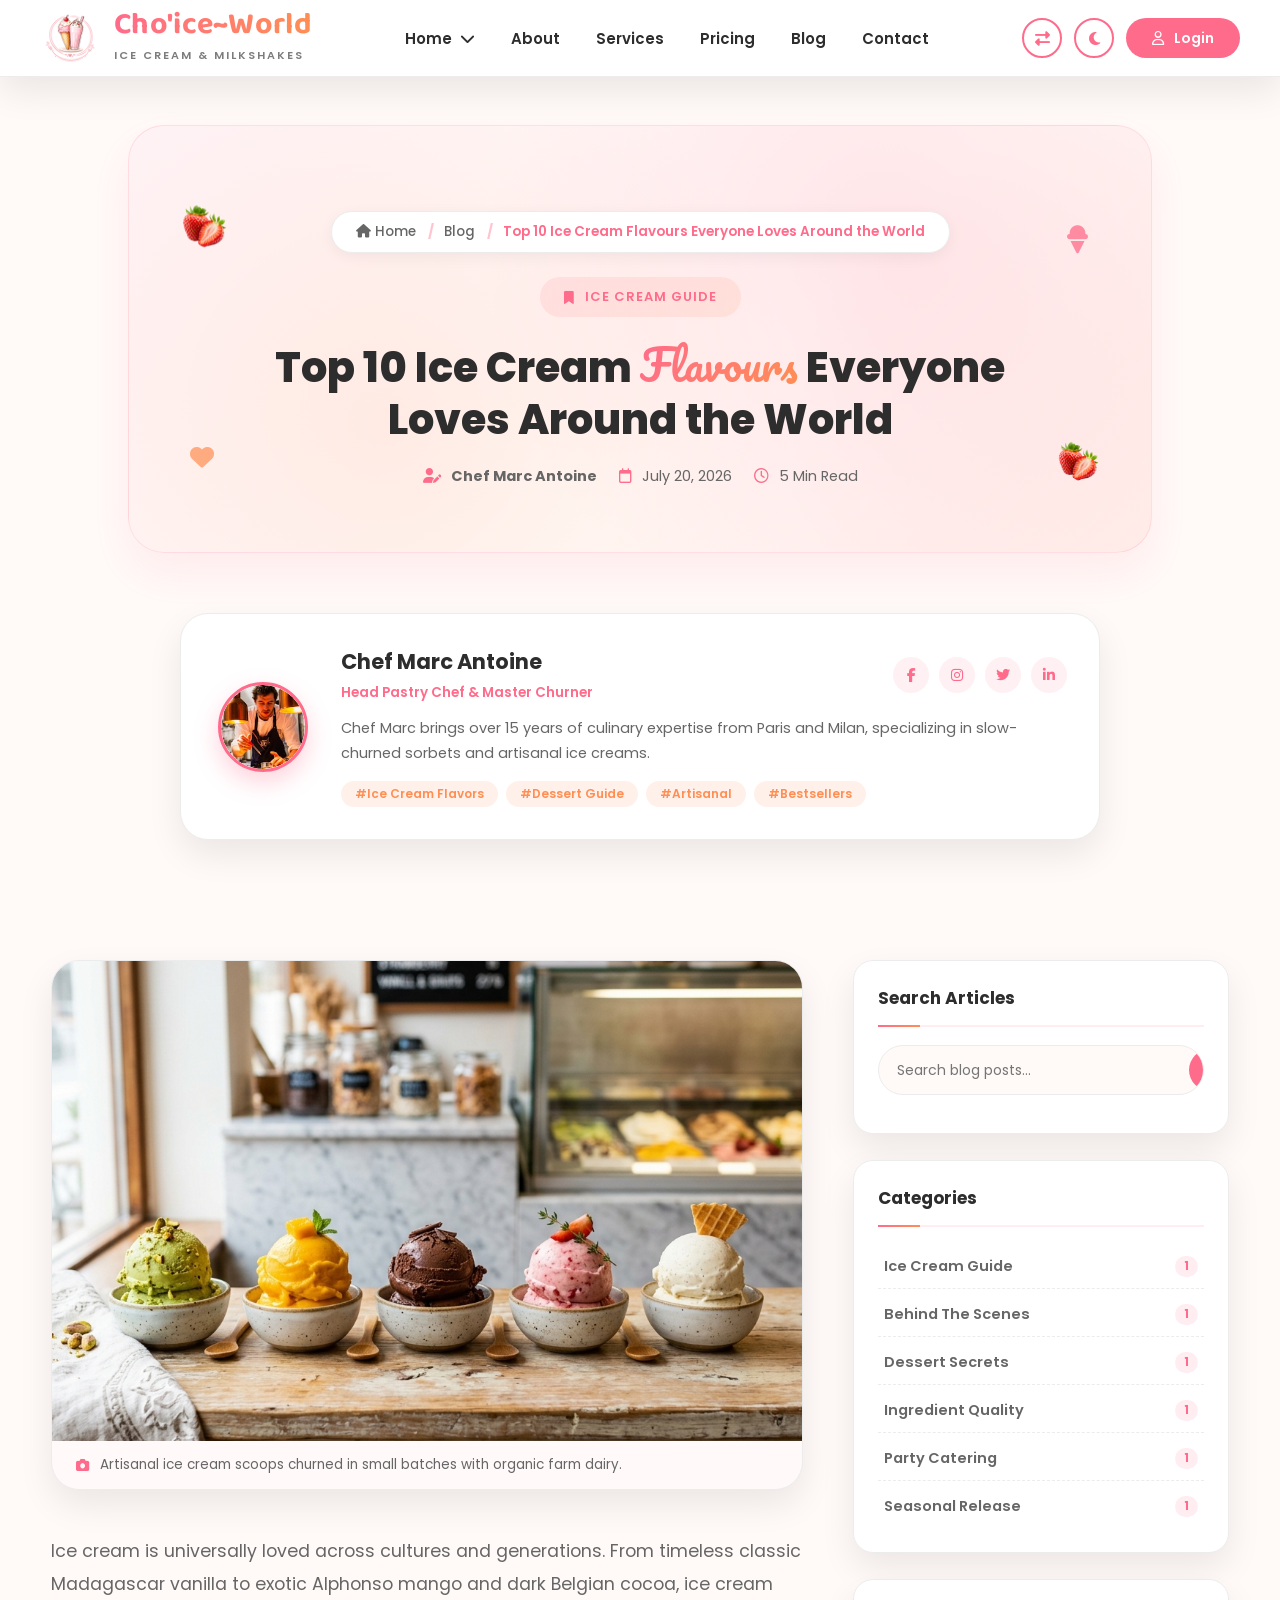
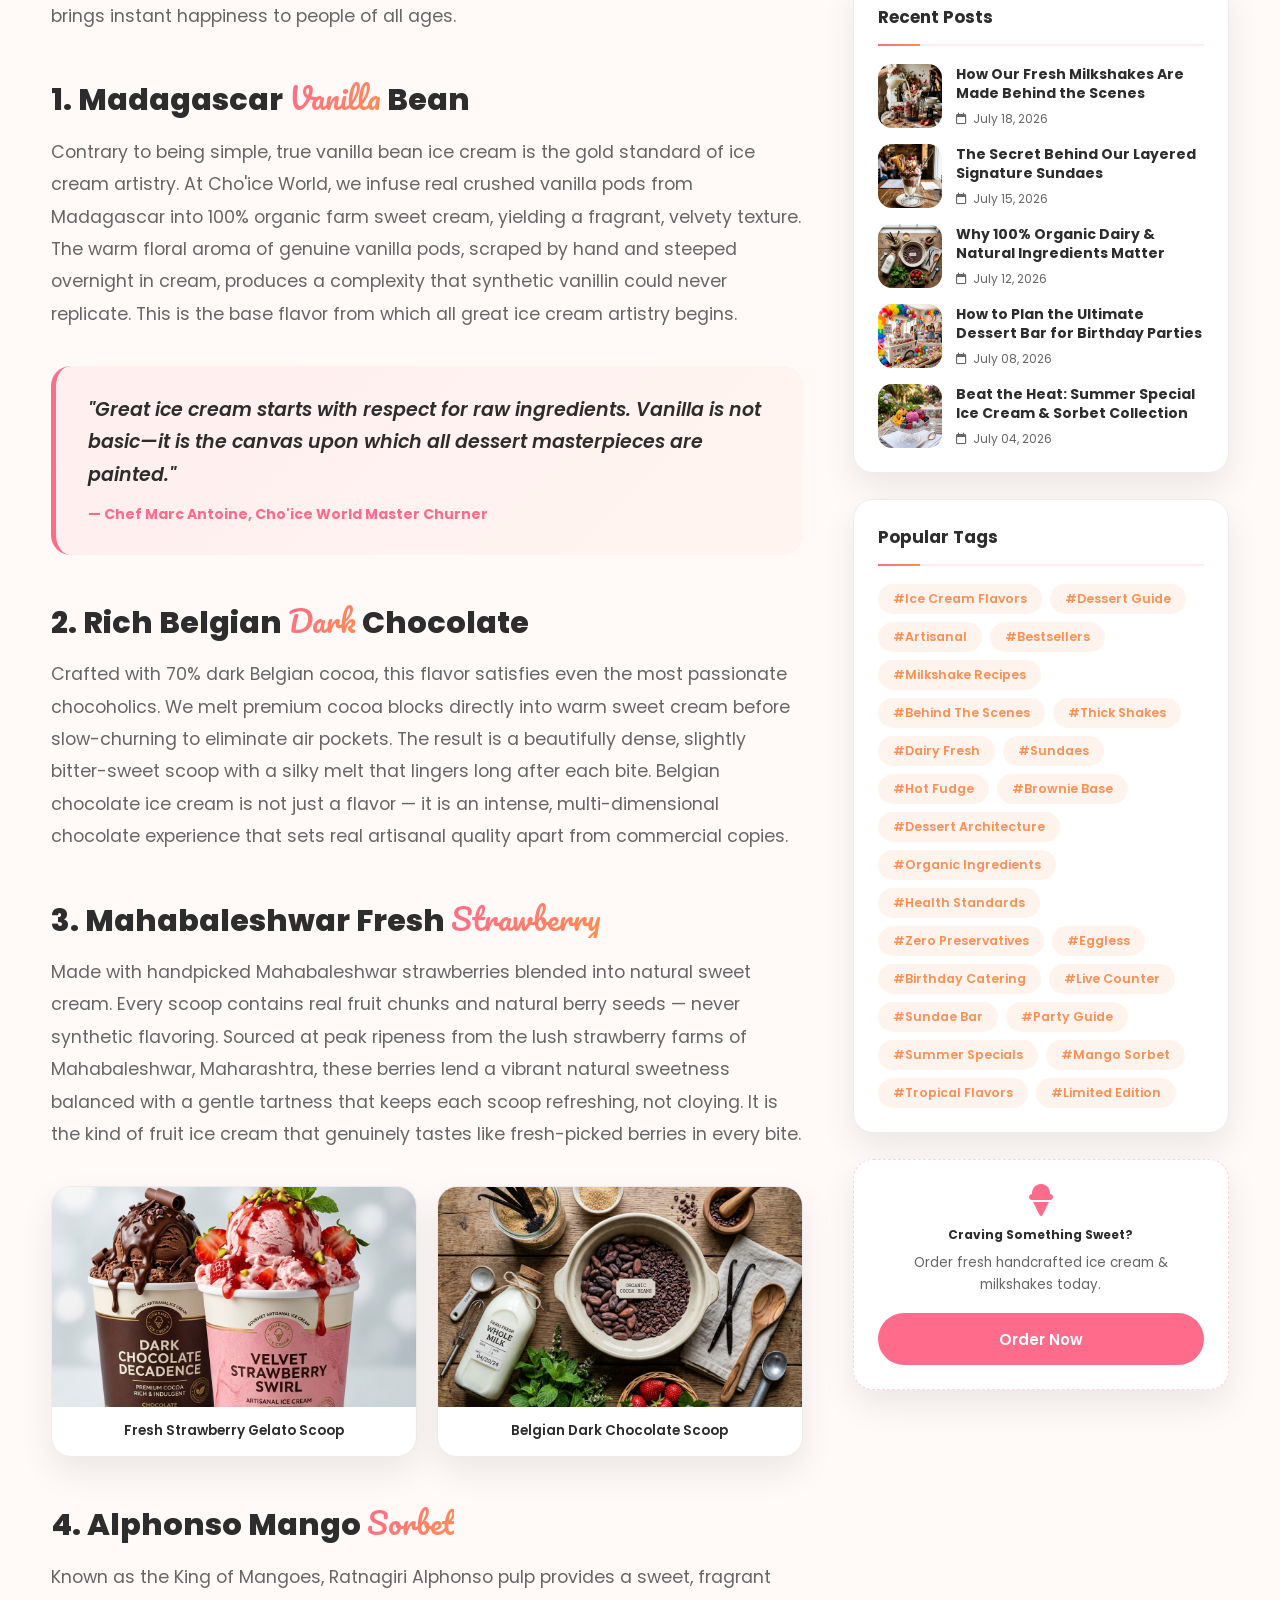
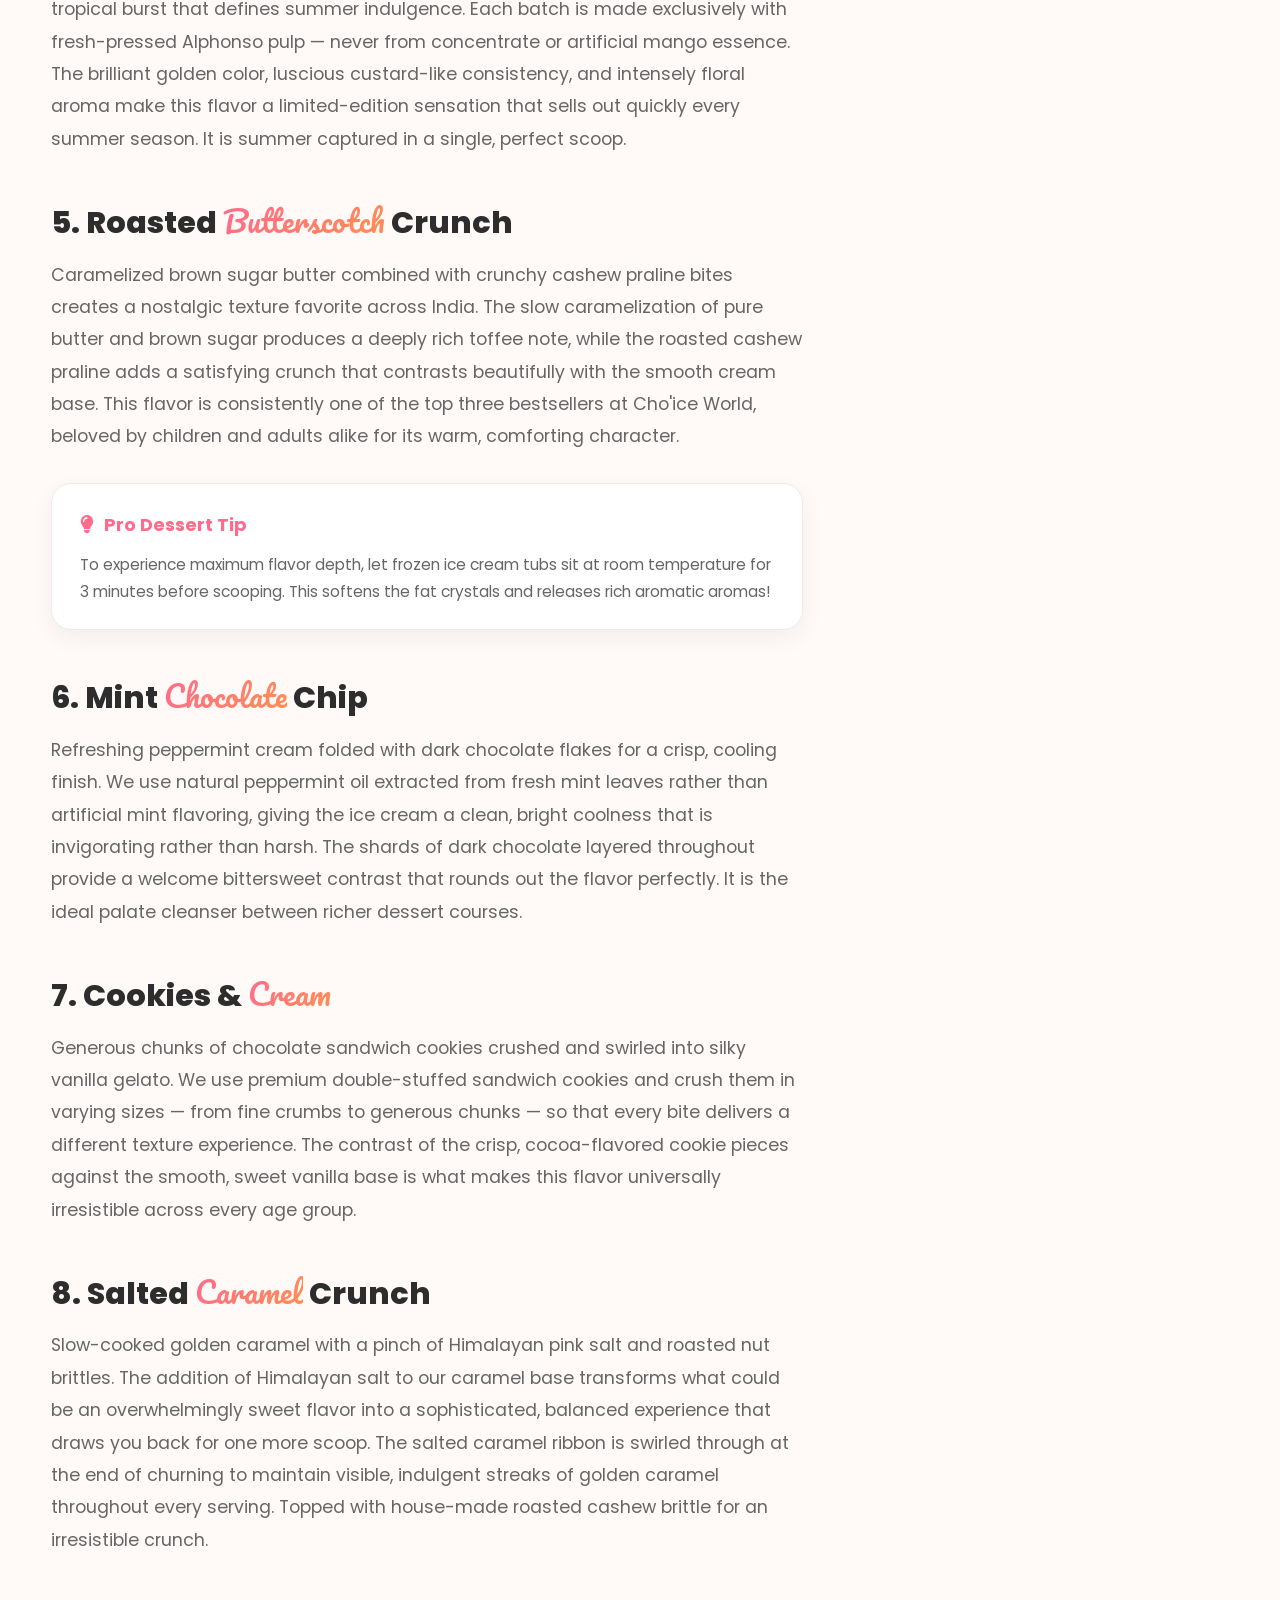
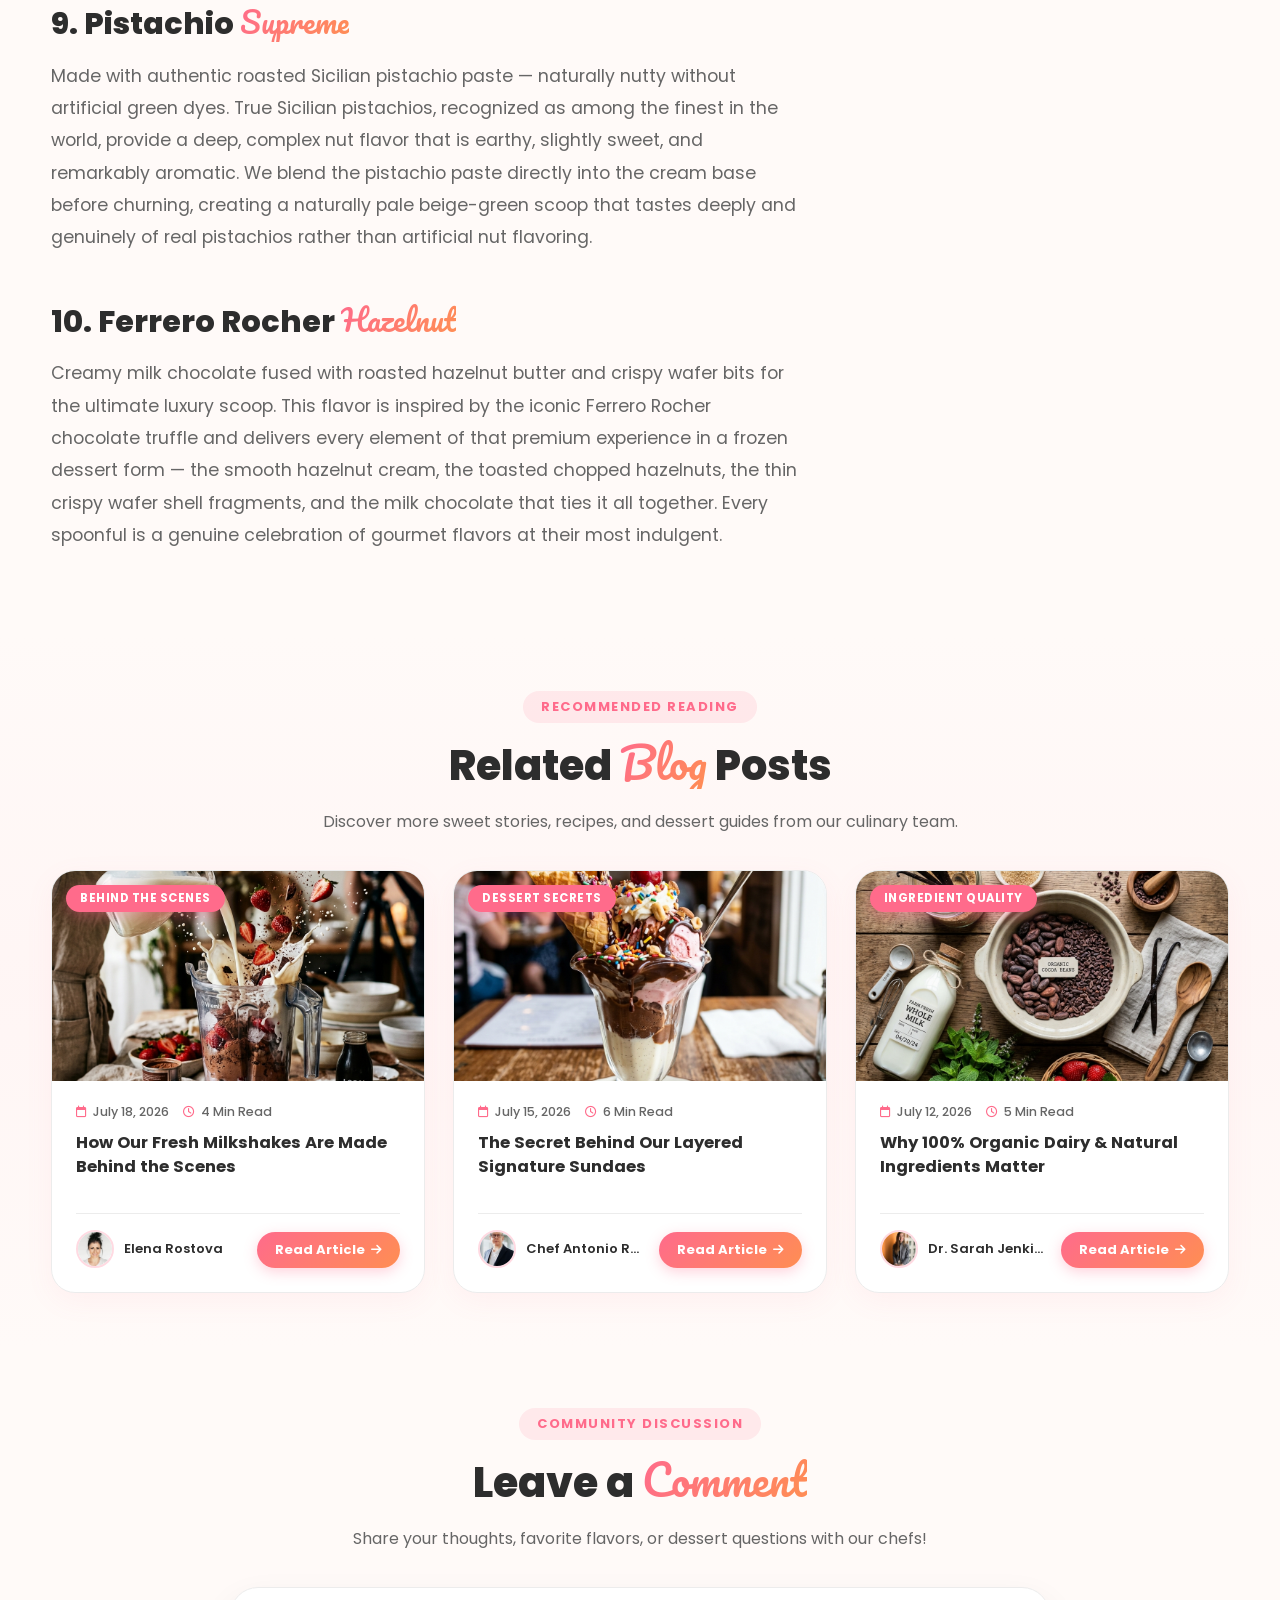
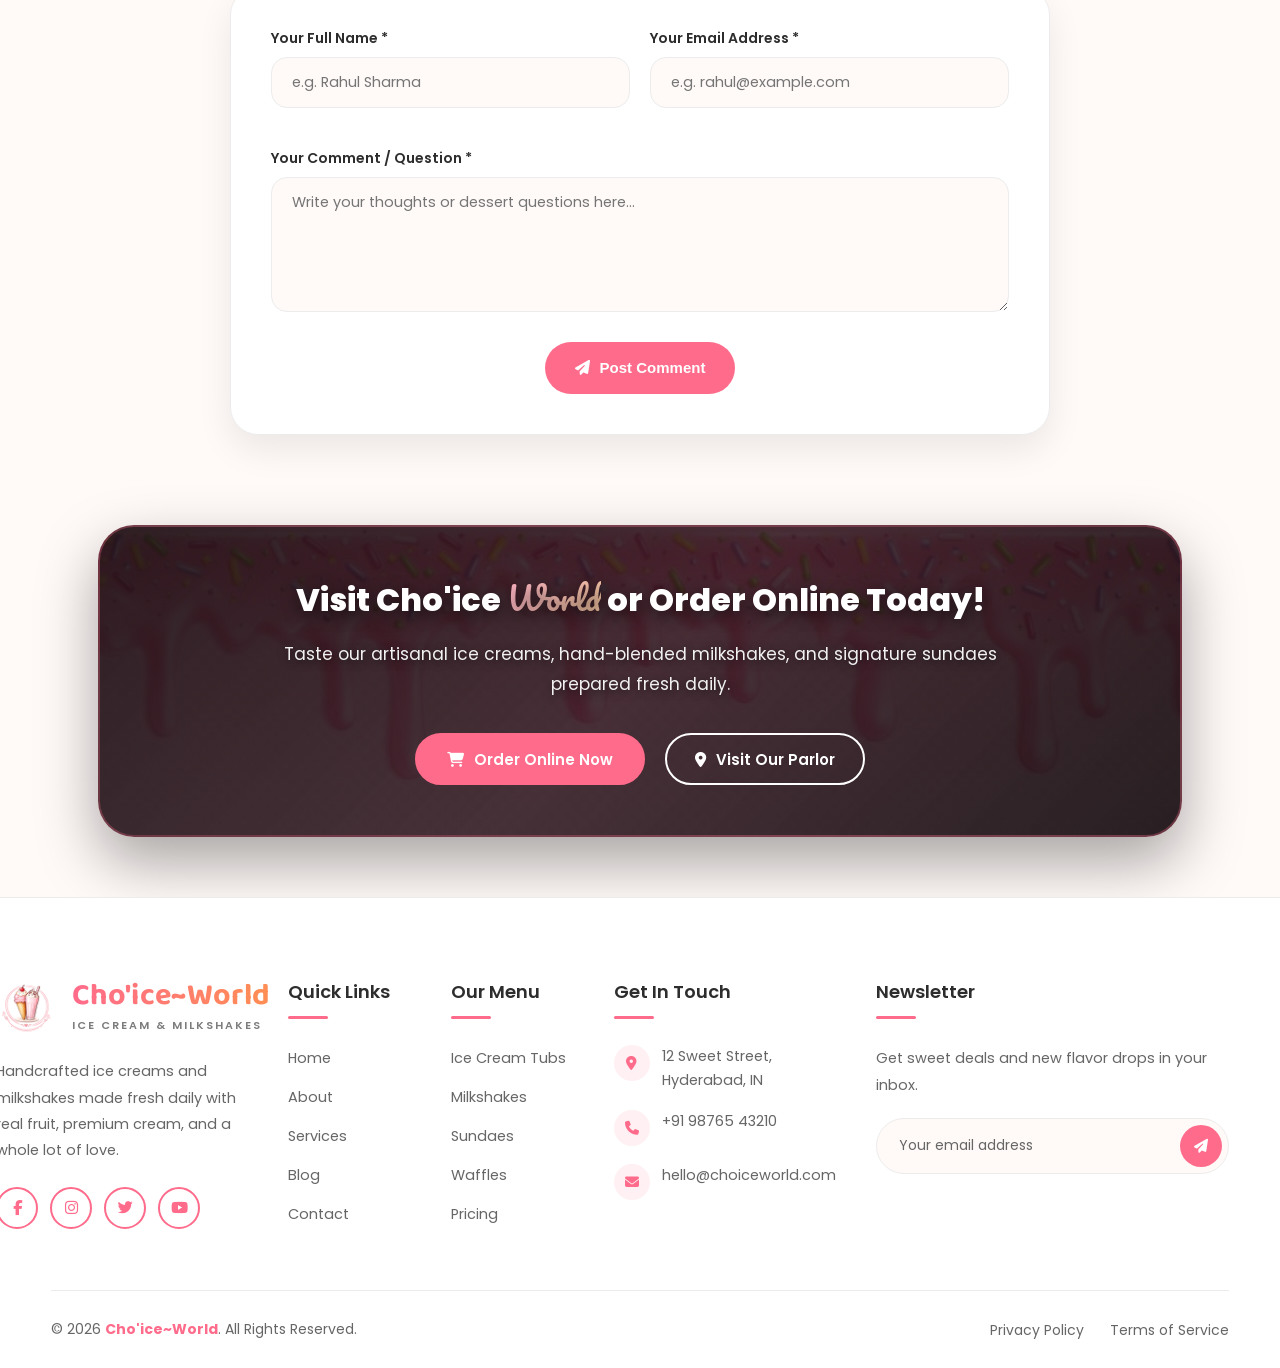
==== commit 59037c0c: "first commit" ====
--- a/BlogDetails.html
+++ b/BlogDetails.html
@@ -131,7 +131,6 @@
 </div>
 
 </header>
-
     <main>
         
         <section class="detail-hero">
@@ -207,21 +206,61 @@
         
         <section class="magazine-article-section">
             <div class="container">
-                <article class="magazine-layout">
+                <div class="magazine-layout">
+
+                    <article class="article-main-col">
+
+                        <div class="article-cover-card">
+                            <img src="images/blog-flavours.png" id="articleCoverImg" alt="Article Cover Image">
+                            <div class="cover-caption">
+                                <i class="fa-solid fa-camera"></i>
+                                <span id="coverCaptionText">Artisanal dessert creation inside Cho'ice World kitchen.</span>
+                            </div>
+                        </div>
+
+
+                        <div class="article-body-content" id="articleBody">
+
+                        </div>
+                    </article>
+
                     
-                    <div class="article-cover-card">
-                        <img src="images/blog-flavours.png" id="articleCoverImg" alt="Article Cover Image">
-                        <div class="cover-caption">
-                            <i class="fa-solid fa-camera"></i>
-                            <span id="coverCaptionText">Artisanal dessert creation inside Cho'ice World kitchen.</span>
-                        </div>
-                    </div>
-
-                    
-                    <div class="article-body-content" id="articleBody">
-                        
-                    </div>
-                </article>
+                    <aside class="article-sidebar-col" id="blogSidebar">
+
+                        <div class="sidebar-widget sidebar-search-widget">
+                            <h4 class="widget-title">Search Articles</h4>
+                            <form class="sidebar-search-form" id="sidebarSearchForm">
+                                <input type="text" id="sidebarSearchInput" placeholder="Search blog posts...">
+                                <button type="submit" aria-label="Search"><i class="fa-solid fa-magnifying-glass"></i></button>
+                            </form>
+                            <div class="sidebar-search-results" id="sidebarSearchResults"></div>
+                        </div>
+
+                        <div class="sidebar-widget">
+                            <h4 class="widget-title">Categories</h4>
+                            <ul class="sidebar-category-list" id="sidebarCategories"></ul>
+                        </div>
+
+                        <div class="sidebar-widget">
+                            <h4 class="widget-title">Recent Posts</h4>
+                            <div class="sidebar-recent-posts" id="sidebarRecentPosts"></div>
+                        </div>
+
+                        <div class="sidebar-widget">
+                            <h4 class="widget-title">Popular Tags</h4>
+                            <div class="sidebar-tag-cloud" id="sidebarTags"></div>
+                        </div>
+
+                        <div class="sidebar-widget sidebar-cta-widget">
+                            <i class="fa-solid fa-ice-cream"></i>
+                            <h4>Craving Something Sweet?</h4>
+                            <p>Order fresh handcrafted ice cream & milkshakes today.</p>
+                            <a href="Services.html" class="btn-primary">Order Now</a>
+                        </div>
+
+                    </aside>
+
+                </div>
             </div>
         </section>
 
@@ -280,8 +319,8 @@
                 
                 <div class="detail-cta-banner">
                     <div class="banner-glass-content">
-                        <span class="banner-badge"><i class="fa-solid fa-store"></i> Sweet Cravings Calling?</span>
-                        <h2 class="banner-title">Visit Cho'ice <span>World</span> or Order Online Today!</h2>
+                  
+                       <h2 class="banner-title" id="ctaHeading">Visit Cho'ice <span>World</span> or Order Online Today!</h2>
                         <p class="banner-desc">
                             Taste our artisanal ice creams, hand-blended milkshakes, and signature sundaes prepared fresh daily.
                         </p>
--- a/nav.css
+++ b/nav.css
@@ -91,8 +91,8 @@
 }
 
 .header.sticky .navbar{
-    padding:10px 50px;
-    min-height:62px;
+    padding:14px 50px;
+    min-height:70px;
 }
 
 
@@ -319,235 +319,678 @@
 
 
 
-@media(max-width:1200px){
-    .nav-menu{
-        gap:24px;
-    }
-    .navbar{
-        padding:14px 30px;
-    }
+
+
+
+
+.mobile-login{
+    display:none;
+}
+
+
+
+@media (max-width:991px){
+
+.header .container{
+    width:100%;
+}
+
+.navbar{
+    padding:14px 20px;
+    min-height:75px;
+}
+
+.logo img{
+    width:58px;
+    height:58px;
+}
+
+.logo-text h2{
+    font-size:1.5rem;
+}
+
+.logo-text span{
+    font-size:10px;
+    letter-spacing:1px;
+}
+
+
+.login-btn{
+    display:none;
+}
+
+
+.hamburger{
+    display:flex;
+}
+
+
+.mobile-login{
+    display:block;
+}
+
+
+
+.nav-menu{
+    position:fixed;
+    top:0;
+    right:-100%;
+    width:320px;
+    max-width:85%;
+    height:100vh;
+    background:var(--white);
+    box-shadow:-10px 0 30px rgba(0,0,0,.12);
+    display:flex;
+    flex-direction:column;
+    align-items:flex-start;
+    gap:0;
+    padding:100px 25px 40px;
+    overflow-y:auto;
+    transition:.4s ease;
+    z-index:9999;
+}
+
+.nav-menu.active{
+    right:0;
+}
+
+.nav-menu li{
+    width:100%;
+}
+
+.nav-menu li a{
+    width:100%;
+    padding:16px 0;
+    border-bottom:1px solid var(--border);
+    display:flex;
+    justify-content:space-between;
+    align-items:center;
+    font-size:16px;
+}
+
+.nav-menu li a::after{
+    display:none;
+}
+
+
+
+.dropdown-menu{
+    position:static;
+    width:100%;
+    opacity:1;
+    visibility:visible;
+    transform:none;
+    display:none;
+    box-shadow:none;
+    border:none;
+    background:transparent;
+    padding:5px 0 10px;
+    margin-left:15px;
+}
+
+.dropdown.active .dropdown-menu{
+    display:block;
+}
+
+.dropdown-menu li a{
+    font-size:14px;
+    padding:12px 0;
+    border:none;
+}
+
+.dropdown-menu li a:hover{
+    background:none;
+    color:var(--primary);
+    padding-left:0;
+}
+
+
+
+.mobile-login a{
+    margin-top:20px;
+    background:var(--primary);
+    color:#fff !important;
+    justify-content:center;
+    border-radius:50px;
+    padding:14px;
+    border:none !important;
+}
+
+.mobile-login a:hover{
+    background:var(--secondary);
+}
+
+
+.nav-actions{
+    gap:8px;
+}
+
+.icon-btn{
+    width:40px;
+    height:40px;
+    font-size:14px;
+}
+
+}
+
+
+@media (max-width:767px){
+
+.navbar{
+    padding:12px 15px;
+}
+
+.logo{
+    gap:10px;
+}
+
+.logo img{
+    width:50px;
+    height:50px;
+}
+
+.logo-text h2{
+    font-size:1.25rem;
+}
+
+.logo-text span{
+    display:none;
+}
+
+.nav-menu{
+    width:280px;
+    padding:90px 20px 30px;
+}
+
+.icon-btn{
+    width:38px;
+    height:38px;
+}
+
+.hamburger{
+    width:38px;
+    height:38px;
+}
+
+.hamburger span{
+    width:24px;
+}
+
+}
+
+
+
+
+@media (max-width:480px){
+
+.navbar{
+    padding:10px 12px;
+}
+
+.logo img{
+    width:45px;
+    height:45px;
+}
+
+.logo-text h2{
+    font-size:1.1rem;
+}
+
+.icon-btn{
+    width:36px;
+    height:36px;
+    font-size:13px;
+}
+
+.hamburger{
+    width:36px;
+    height:36px;
+}
+
+.nav-actions{
+    gap:6px;
+}
+
+.nav-menu{
+    width:260px;
+}
+
+}
+
+
+
+
+
+@media (max-width:991px){
+
+
+.navbar{
+    padding:14px 18px;
+}
+
+.logo img{
+    width:55px;
+    height:55px;
+}
+
+.logo-text h2{
+    font-size:1.4rem;
+}
+
+.logo-text span{
+    display:none;
+}
+
+
+.login-btn{
+    display:none;
+}
+
+
+.mobile-login{
+    display:block;
+}
+
+
+.hamburger{
+    display:flex;
+    width:42px;
+    height:42px;
+    align-items:center;
+    justify-content:center;
+    flex-direction:column;
+    gap:5px;
+    cursor:pointer;
+    z-index:10001;
+}
+
+.hamburger span{
+    width:24px;
+    height:3px;
+    background:var(--primary);
+    border-radius:20px;
+    transition:.35s ease;
+}
+
+/* Change ☰ into ✕ */
+.hamburger.active span:nth-child(1){
+    transform:translateY(8px) rotate(45deg);
+}
+
+.hamburger.active span:nth-child(2){
+    opacity:0;
+}
+
+.hamburger.active span:nth-child(3){
+    transform:translateY(-8px) rotate(-45deg);
+}
+
+.nav-menu{
+    position:fixed;
+    top:82px;
+    right:-100%;
+    width:300px;
+    max-width:85%;
+    height:auto;
+    max-height:calc(100vh - 100px);
+    overflow-y:auto;
+
+    background:var(--white);
+
+    border-radius:20px 0 0 20px;
+
+    padding:20px;
+
+    box-shadow:0 15px 40px rgba(0,0,0,.15);
+
+    display:flex;
+    flex-direction:column;
+    align-items:flex-start;
+    gap:0;
+
+    transition:.35s ease;
+
+    z-index:9999;
+}
+
+.nav-menu.active{
+    right:0;
+}
+
+
+.nav-menu li{
+    width:100%;
+}
+
+.nav-menu li a{
+    display:flex;
+    justify-content:space-between;
+    align-items:center;
+    width:100%;
+    padding:15px 0;
+    border-bottom:1px solid var(--border);
+    font-size:16px;
+    font-weight:600;
+}
+
+.nav-menu li a::after{
+    display:none;
+}
+
+
+.dropdown-menu{
+    position:static;
+    display:none;
+    opacity:1;
+    visibility:visible;
+    transform:none;
+    width:100%;
+    background:transparent;
+    border:none;
+    box-shadow:none;
+    padding:0 0 0 18px;
+}
+
+.dropdown.active .dropdown-menu{
+    display:block;
+}
+
+
+.mobile-login{
+    margin-top:20px;
+    width:100%;
+}
+
+.mobile-login a{
+    display:flex !important;
+    align-items:center;
+    justify-content:center !important;
+    gap:10px !important;
+
+    width:100%;
+    height:50px;
+    padding:0 20px;
+
+    background:var(--primary);
+    color:#fff !important;
+
+    border-radius:50px;
+
+    font-size:15px;
+    font-weight:600;
+
+    text-decoration:none;
+
+    position:relative;
+}
+
+.mobile-login a i{
+    position:static !important;
+    margin:0 !important;
+    font-size:16px;
+    color:#fff;
+}
+
+}
+
+
+@media (max-width:576px){
+
+.logo img{
+    width:48px;
+    height:48px;
+}
+
+.logo-text h2{
+    font-size:1.2rem;
+}
+
+.nav-menu{
+    width:270px;
+}
+
+.icon-btn{
+    width:38px;
+    height:38px;
+}
+
+.hamburger{
+    width:38px;
+    height:38px;
+}
+
+}
+
+
+
+
+.header.sticky .navbar{
+    padding:14px 50px !important;
+    min-height:85px !important;
+}
+
+.header.sticky .logo img{
+    width:72px !important;
+    height:72px !important;
+}
+
+
+@media (max-width:991px){
+
     .header.sticky .navbar{
-        padding:10px 30px;
-    }
-}
-
-@media(max-width:1100px){
-    .navbar{
-        padding:12px 24px;
-        min-height:64px;
-    }
+        padding:14px 18px !important;
+        min-height:75px !important;
+    }
+
+    .header.sticky .logo img{
+        width:55px !important;
+        height:55px !important;
+    }
+
+}
+
+
+@media (max-width:576px){
 
     .header.sticky .navbar{
-        padding:10px 24px;
-        min-height:58px;
-    }
-
-    .nav-menu{
-        position:fixed;
-        top:74px;
-        left:-100%;
-        width:300px;
-        max-width:80%;
-        height:calc(100vh - 74px);
-        background:var(--white);
-        flex-direction:column;
-        align-items:flex-start;
-        padding:26px;
-        gap:6px;
-        box-shadow:var(--shadow);
-        transition:.4s;
-        overflow:auto;
-        z-index:998;
-    }
-
-    .nav-menu.active{
+        padding:12px !important;
+        min-height:70px !important;
+    }
+
+    .header.sticky .logo img{
+        width:48px !important;
+        height:48px !important;
+    }
+
+}
+
+
+
+
+
+
+
+
+
+
+@media (max-width:991px){
+
+
+    .header,
+    .header.sticky{
+        top:0;
         left:0;
-    }
-
-    .nav-menu li{
         width:100%;
     }
 
-    .nav-menu li a{
-        width:100%;
-        padding:14px 0;
-    }
-
-    .nav-menu>li>a::after{
+    .navbar,
+    .header.sticky .navbar{
+        height:74px !important;
+        min-height:74px !important;
+        padding:0 16px !important;
+
+        display:flex;
+        align-items:center;
+        justify-content:space-between;
+    }
+
+
+    .logo{
+        flex:1;
+        min-width:0;
+        gap:10px;
+    }
+
+    .logo img,
+    .header.sticky .logo img{
+        width:52px !important;
+        height:52px !important;
+        flex-shrink:0;
+    }
+
+    .logo-text h2{
+        font-size:1.55rem !important;
+        white-space:nowrap;
+        overflow:hidden;
+        text-overflow:ellipsis;
+    }
+
+    .logo-text span{
         display:none;
     }
 
-    .dropdown-menu{
-        position:static;
-        width:100%;
-        opacity:1;
-        visibility:visible;
-        transform:none;
-        display:none;
-        margin-top:8px;
-        box-shadow:none;
-        border:1px solid var(--border);
-    }
-
-    .dropdown.active .dropdown-menu{
-        display:block;
+
+    .nav-actions{
+        flex-shrink:0;
+        display:flex;
+        align-items:center;
+        gap:8px;
+    }
+
+    .icon-btn,
+    .hamburger{
+        width:40px;
+        height:40px;
     }
 
     .hamburger{
         display:flex;
-    }
-
-    .login-btn{
-        display:none;
-    }
-}
-
-@media(max-width:992px){
-    .logo img{
-        width:48px;
-        height:48px;
-    }
-
-    .header.sticky .logo img{
-        width:42px;
-        height:42px;
-    }
-
-    .logo-text h2{
-        font-size:1.6rem;
-    }
-}
-
-@media(max-width:768px){
-    .navbar{
-        padding:10px 20px;
-        min-height:58px;
-    }
-
+        align-items:center;
+        justify-content:center;
+    }
+
+
+    .nav-menu{
+        top:74px !important;
+        height:calc(100vh - 74px);
+        max-height:none;
+    }
+}
+
+
+
+@media (max-width:480px){
+
+    .navbar,
     .header.sticky .navbar{
-        padding:8px 20px;
-        min-height:52px;
-    }
-
-    .logo img{
-        width:44px;
-        height:44px;
-    }
-
-    .header.sticky .logo img{
-        width:38px;
-        height:38px;
-    }
-
-    .logo-text h2{
-        font-size:1.4rem;
-    }
-
-    .logo-text span{
-        font-size:10px;
-    }
-
-    #rtlBtn{
-        display:none;
-    }
-
-    .icon-btn{
-        width:40px;
-        height:40px;
-    }
-}
-
-@media(max-width:576px){
+        padding:0 12px !important;
+        height:68px !important;
+        min-height:68px !important;
+    }
+
     .logo{
         gap:8px;
     }
 
-    .logo img{
-        width:38px;
-        height:38px;
-    }
-
+    .logo img,
     .header.sticky .logo img{
-        width:34px;
-        height:34px;
+        width:46px !important;
+        height:46px !important;
     }
 
     .logo-text h2{
-        font-size:1.2rem;
-    }
-
-    .logo-text span{
-        display:none;
-    }
-
-    .nav-actions{
-        gap:6px;
-    }
-
-    .icon-btn{
-        width:38px;
-        height:38px;
-        font-size:14px;
-    }
-
+        font-size:1.2rem !important;
+    }
+
+    .icon-btn,
     .hamburger{
-        width:38px;
-        height:38px;
-    }
-}
-
-@media(max-width:400px){
-    .navbar{
-        padding:8px 14px;
-    }
-
-    .logo img{
-        width:34px;
-        height:34px;
-    }
-
-    .logo-text h2{
-        font-size:1.05rem;
-    }
-}
-
-
-
-
-
-
-
-
-
-
-.header{
-    position:fixed;
-    top:0;
-    left:0;
-    width:100%;
-    z-index:999;
-}
-
-.navbar{
-    min-height:72px !important;
-    padding:12px 50px !important;
-    transition:background .35s ease,
-               box-shadow .35s ease;
-}
-
+        width:36px;
+        height:36px;
+    }
+
+    .nav-menu{
+        top:68px !important;
+        height:calc(100vh - 68px);
+    }
+}
+
+
+
+.navbar,
 .header.sticky .navbar{
-    min-height:72px !important;
-    padding:12px 50px !important;
-}
-
-
-.logo img{
-    width:72px;
-    height:72px;
-    transition:transform .35s ease;
-}
-
+    min-height: 64px !important;
+    padding: 8px 40px !important;
+}
+
+.logo img,
 .header.sticky .logo img{
-    width:72px;
-    height:72px;
+    width: 60px !important;
+    height: 60px !important;
+}
+
+.icon-btn,
+.login-btn{
+    height: 40px;
+}
+
+.icon-btn{
+    width: 40px;
+}
+
+
+@media (max-width:991px){
+    .navbar,
+    .header.sticky .navbar{
+        height: 66px !important;
+        min-height: 66px !important;
+        padding: 0 16px !important;
+    }
+
+    .logo img,
+    .header.sticky .logo img{
+        width: 48px !important;
+        height: 48px !important;
+    }
+
+    .nav-menu{
+        top: 66px !important;
+        height: calc(100vh - 66px);
+    }
+}
+
+
+@media (max-width:480px){
+    .navbar,
+    .header.sticky .navbar{
+        height: 60px !important;
+        min-height: 60px !important;
+        padding: 0 12px !important;
+    }
+
+    .logo img,
+    .header.sticky .logo img{
+        width: 42px !important;
+        height: 42px !important;
+    }
+
+    .icon-btn,
+    .hamburger{
+        width: 34px;
+        height: 34px;
+    }
+
+    .nav-menu{
+        top: 60px !important;
+        height: calc(100vh - 60px);
+    }
 }
--- a/footer.css
+++ b/footer.css
@@ -105,7 +105,7 @@
 
     font-family:'Poppins', sans-serif;
 
-       font-size:12px;
+       font-size:11px;
 
     font-weight:600;
 
@@ -548,3 +548,413 @@
 }
 
 }
+
+
+
+
+@media (max-width:991px){
+
+.footer{
+    overflow:hidden;
+}
+
+.footer-top{
+    grid-template-columns:repeat(2,1fr);
+    gap:40px 35px;
+    padding:60px 0 40px;
+}
+
+.footer-brand{
+    grid-column:1/-1;
+    margin-left:0;
+    text-align:center;
+}
+
+.footer-brand .logo{
+    justify-content:center;
+}
+
+.footer-desc{
+    max-width:650px;
+    margin:20px auto;
+}
+
+.footer-social{
+    justify-content:center;
+}
+
+.footer-col h3{
+    margin-bottom:18px;
+}
+
+.footer-bottom{
+    flex-direction:column;
+    justify-content:center;
+    text-align:center;
+    gap:16px;
+}
+
+.footer-bottom-links{
+    justify-content:center;
+    flex-wrap:wrap;
+    gap:18px;
+}
+
+.newsletter-form{
+    max-width:420px;
+}
+
+.back-to-top{
+    width:46px;
+    height:46px;
+    right:20px;
+    bottom:20px;
+}
+
+html[dir="rtl"] .back-to-top{
+    left:20px;
+    right:auto;
+}
+
+}
+
+
+
+@media (max-width:767px){
+
+.footer{
+    text-align:center;
+}
+
+.footer-top{
+    grid-template-columns:1fr;
+    gap:35px;
+    padding:50px 0 35px;
+}
+
+.footer-brand{
+    margin:0;
+}
+
+.footer-brand .logo{
+    justify-content:center;
+}
+
+.footer-brand .logo img{
+    width:60px;
+    height:60px;
+}
+
+.footer-brand .logo-text h2{
+    font-size:1.6rem;
+}
+
+.footer-brand .logo-text span{
+    font-size:10px;
+    letter-spacing:1px;
+}
+
+.footer-desc{
+    max-width:100%;
+    margin:18px auto;
+}
+
+.footer-social{
+    justify-content:center;
+}
+
+.footer-col h3::after{
+    left:50%;
+    transform:translateX(-50%);
+}
+
+.footer-links li{
+    margin-bottom:12px;
+}
+
+.footer-contact li{
+    justify-content:center;
+    text-align:left;
+}
+
+.newsletter-form{
+    width:100%;
+    max-width:100%;
+    padding:6px 6px 6px 16px;
+}
+
+.newsletter-form input{
+    font-size:14px;
+}
+
+.newsletter-form button{
+    width:40px;
+    height:40px;
+}
+
+.footer-bottom{
+    flex-direction:column;
+    gap:15px;
+    text-align:center;
+}
+
+.footer-bottom-links{
+    justify-content:center;
+    flex-wrap:wrap;
+    gap:14px;
+}
+
+.back-to-top{
+    width:42px;
+    height:42px;
+    right:15px;
+    bottom:15px;
+    font-size:15px;
+}
+
+html[dir="rtl"] .back-to-top{
+    left:15px;
+    right:auto;
+}
+
+}
+
+
+
+@media (max-width:480px){
+
+.footer-top{
+    padding:45px 0 30px;
+}
+
+.footer-brand .logo img{
+    width:54px;
+    height:54px;
+}
+
+.footer-brand .logo-text h2{
+    font-size:1.35rem;
+}
+
+.footer-brand .logo-text span{
+    font-size:9px;
+}
+
+.footer-col h3{
+    font-size:17px;
+}
+
+.footer-links li a,
+.footer-contact li,
+.footer-newsletter p,
+.footer-desc,
+.copyright{
+    font-size:14px;
+}
+
+.footer-bottom-links{
+    gap:12px;
+}
+
+.footer-bottom-links li a{
+    font-size:13px;
+}
+
+}
+
+
+@media (max-width:767px){
+
+.footer-contact{
+    max-width:320px;
+    margin:0 auto;
+}
+
+.footer-contact li{
+    display:flex;
+    align-items:center;
+    justify-content:flex-start;
+    gap:15px;
+
+    text-align:left;
+    margin-bottom:18px;
+}
+
+.footer-contact li i{
+    width:42px;
+    height:42px;
+    min-width:42px;
+
+    display:flex;
+    align-items:center;
+    justify-content:center;
+
+    border-radius:50%;
+}
+
+.footer-contact li span{
+    flex:1;
+    line-height:1.5;
+    word-break:break-word;
+}
+
+}
+
+
+
+
+
+
+
+@media (max-width:1100px){
+
+.nav-menu{
+    gap:22px;
+}
+
+.logo img{
+    width:60px;
+    height:60px;
+}
+
+.logo-text h2{
+    font-size:1.5rem;
+}
+
+.logo-text span{
+    font-size:10px;
+}
+
+.nav-actions{
+    gap:8px;
+}
+
+.login-btn{
+    padding:0 18px;
+    font-size:13px;
+}
+
+}
+
+
+
+
+
+
+
+@media (max-width: 767px) {
+
+    .footer-col:last-child{
+        text-align: left;
+    }
+
+    .footer-col:last-child h3{
+        text-align: center;
+    }
+
+    .footer-col:last-child h3::after{
+        left: 50%;
+        transform: translateX(-50%);
+    }
+
+    .footer-contact{
+        max-width: 300px;
+        margin: 0 auto;
+    }
+
+    .footer-contact li{
+        display: flex;
+        align-items: center;
+        justify-content: flex-start;
+        gap: 15px;
+        margin-bottom: 18px;
+    }
+
+    .footer-contact li i{
+        flex: 0 0 42px;
+        width: 42px;
+        height: 42px;
+    }
+
+    .footer-contact li span{
+        flex: 1;
+        text-align: left;
+        word-break: break-word;
+        line-height: 1.5;
+    }
+}
+
+
+
+@media (max-width:991px){
+
+    .footer-brand .logo img{
+        width:46px;
+        height:46px;
+    }
+
+    .footer-brand .logo-text h2{
+        font-size:1.4rem;
+    }
+
+    .footer-brand .logo-text span{
+        font-size:10px;
+    }
+}
+
+
+@media (max-width:480px){
+
+    .footer-brand .logo img{
+        width:40px;
+        height:40px;
+    }
+
+    .footer-brand .logo-text h2{
+        font-size:1.15rem;
+    }
+
+    .footer-brand .logo-text span{
+        font-size:9px;
+        letter-spacing:1px;
+    }
+}
+
+
+
+
+@media (min-width: 992px) and (max-width: 1100px) {
+
+    .footer-brand{
+        margin-left: 0 !important;
+        padding-left: 25px !important;
+        overflow: visible;
+    }
+
+    .footer-brand .logo{
+        margin-left: 0 !important;
+    }
+
+    .footer-brand .logo img{
+        margin-left: 0 !important;
+    }
+
+    .footer-desc{
+        padding-left: 0 !important;
+    }
+
+    .footer-social{
+        padding-left: 0 !important;
+        flex-wrap: wrap;
+    }
+}
+
+
+@media (min-width: 992px) and (max-width: 1100px) {
+
+    .footer-brand{
+        position: relative;
+        left: -20px;
+    }
+
+}
--- a/BlogDetails.css
+++ b/BlogDetails.css
@@ -64,7 +64,7 @@
     font-size: 15px;
     font-weight: 600;
     border-radius: 50px;
-    box-shadow: 0 10px 25px rgba(255, 107, 139, 0.35);
+
     transition: var(--transition);
     border: none;
     cursor: pointer;
@@ -75,7 +75,7 @@
     background: var(--secondary);
     color: #ffffff !important;
     transform: translateY(-4px);
-    box-shadow: 0 14px 30px rgba(255, 142, 83, 0.45);
+   
 }
 
 .btn-secondary {
@@ -101,7 +101,7 @@
     border-color: var(--secondary);
     color: #ffffff !important;
     transform: translateY(-4px);
-    box-shadow: 0 10px 25px rgba(255, 142, 83, 0.35);
+
 }
 
 .detail-hero {
@@ -406,8 +406,16 @@
 }
 
 .magazine-layout {
-    max-width: 900px;
+    max-width: 1200px;
     margin: 0 auto;
+    display: grid;
+    grid-template-columns: minmax(0, 2fr) minmax(0, 1fr);
+    gap: 50px;
+    align-items: start;
+}
+
+.article-main-col {
+    min-width: 0;
 }
 
 .article-cover-card {
@@ -1046,9 +1054,305 @@
     border-color: rgba(255, 107, 139, 0.15);
 }
 
+/* ============================================
+   BLOG DETAIL — SIDEBAR
+   ============================================ */
+.article-sidebar-col {
+    display: flex;
+    flex-direction: column;
+    gap: 26px;
+    position: sticky;
+    top: 100px;
+    min-width: 0;
+}
+
+.sidebar-widget {
+    background: var(--white);
+    border: 1px solid var(--border);
+    border-radius: 20px;
+    padding: 24px;
+    box-shadow: var(--shadow);
+}
+
+.widget-title {
+    font-size: 17px;
+    font-weight: 700;
+    color: var(--title);
+    margin-bottom: 18px;
+    padding-bottom: 14px;
+    border-bottom: 2px solid rgba(255, 107, 139, 0.12);
+    position: relative;
+}
+
+.widget-title::after {
+    content: "";
+    position: absolute;
+    left: 0;
+    bottom: -2px;
+    width: 42px;
+    height: 2px;
+    background: linear-gradient(120deg, var(--primary), var(--secondary));
+}
+
+/* Search widget */
+.sidebar-search-form {
+    display: flex;
+    align-items: center;
+    border: 1px solid var(--border);
+    border-radius: 50px;
+    overflow: hidden;
+    background: var(--bg);
+}
+
+.sidebar-search-form input {
+    flex: 1;
+    border: none;
+    background: transparent;
+    padding: 12px 18px;
+    font-size: 14px;
+    color: var(--text);
+    outline: none;
+    font-family: inherit;
+}
+
+.sidebar-search-form button {
+    border: none;
+    width: 42px;
+    height: 42px;
+    flex-shrink: 0;
+    margin: 3px;
+    border-radius: 50%;
+    background: var(--primary);
+    color: #fff;
+    cursor: pointer;
+    transition: 0.3s;
+}
+
+.sidebar-search-form button:hover {
+    background: var(--secondary);
+}
+
+.sidebar-search-results {
+    margin-top: 14px;
+    display: flex;
+    flex-direction: column;
+    gap: 10px;
+}
+
+.sidebar-search-results a {
+    font-size: 13.5px;
+    font-weight: 600;
+    color: var(--title);
+    text-decoration: none;
+    padding: 8px 10px;
+    border-radius: 10px;
+    background: rgba(255, 107, 139, 0.06);
+    transition: 0.25s;
+}
+
+.sidebar-search-results a:hover {
+    background: rgba(255, 107, 139, 0.14);
+    color: var(--primary);
+}
+
+.sidebar-search-results .no-result {
+    font-size: 13px;
+    color: var(--text);
+    padding: 4px 2px;
+}
+
+/* Categories widget */
+.sidebar-category-list {
+    display: flex;
+    flex-direction: column;
+    gap: 4px;
+}
+
+.sidebar-category-list li a {
+    display: flex;
+    align-items: center;
+    justify-content: space-between;
+    gap: 10px;
+    padding: 11px 6px;
+    font-size: 14.5px;
+    font-weight: 600;
+    color: var(--text);
+    text-decoration: none;
+    border-bottom: 1px dashed var(--border);
+    transition: 0.25s;
+}
+
+.sidebar-category-list li:last-child a {
+    border-bottom: none;
+}
+
+.sidebar-category-list li a:hover {
+    color: var(--primary);
+    padding-left: 10px;
+}
+
+.sidebar-category-list li a i.fa-chevron-right {
+    font-size: 11px;
+    opacity: 0.5;
+    transition: 0.25s;
+}
+
+.sidebar-category-list li a:hover i.fa-chevron-right {
+    opacity: 1;
+    transform: translateX(3px);
+}
+
+.sidebar-category-list .cat-count {
+    background: rgba(255, 107, 139, 0.12);
+    color: var(--primary);
+    font-size: 11.5px;
+    font-weight: 700;
+    padding: 2px 9px;
+    border-radius: 20px;
+    margin-left: auto;
+}
+
+
+.sidebar-recent-posts {
+    display: flex;
+    flex-direction: column;
+    gap: 16px;
+}
+
+.recent-post-item {
+    display: flex;
+    align-items: center;
+    gap: 14px;
+    text-decoration: none;
+    cursor: pointer;
+}
+
+.recent-post-thumb {
+    width: 64px;
+    height: 64px;
+    flex-shrink: 0;
+    border-radius: 14px;
+    overflow: hidden;
+}
+
+.recent-post-thumb img {
+    width: 100%;
+    height: 100%;
+    object-fit: cover;
+    transition: 0.4s;
+}
+
+.recent-post-item:hover .recent-post-thumb img {
+    transform: scale(1.12);
+}
+
+.recent-post-info h5 {
+    font-size: 14px;
+    font-weight: 700;
+    line-height: 1.4;
+    color: var(--title);
+    margin-bottom: 6px;
+    transition: 0.25s;
+}
+
+.recent-post-item:hover .recent-post-info h5 {
+    color: var(--primary);
+}
+
+.recent-post-info span {
+    font-size: 12px;
+    color: var(--text);
+    display: flex;
+    align-items: center;
+    gap: 6px;
+}
+
+/* Tag cloud widget */
+.sidebar-tag-cloud {
+    display: flex;
+    flex-wrap: wrap;
+    gap: 8px;
+}
+
+.sidebar-tag-cloud a {
+    padding: 6px 15px;
+    background: rgba(255, 142, 83, 0.1);
+    color: var(--secondary);
+    font-size: 12.5px;
+    font-weight: 600;
+    border-radius: 20px;
+    text-decoration: none;
+    transition: 0.25s;
+}
+
+.sidebar-tag-cloud a:hover {
+    background: var(--primary);
+    color: #fff;
+    transform: translateY(-2px);
+}
+
+/* CTA widget */
+.sidebar-cta-widget {
+    text-align: center;
+  
+    border: 1px dashed rgba(255, 107, 139, 0.3);
+}
+
+.sidebar-cta-widget i {
+    font-size: 32px;
+    color: var(--primary);
+    margin-bottom: 10px;
+}
+
+.sidebar-cta-widget h4 {
+    font-size: 12px;
+    font-weight: 700;
+    color: var(--title);
+    border: none;
+    padding: 0;
+    margin-bottom: 8px;
+}
+
+.sidebar-cta-widget p {
+    font-size: 13.5px;
+    color: var(--text);
+    margin-bottom: 18px;
+    line-height: 1.6;
+}
+
+.sidebar-cta-widget .btn-primary {
+    width: 100%;
+    justify-content: center;
+}
+
+body.dark .sidebar-widget {
+    background: var(--white);
+}
+
+body.dark .sidebar-search-form {
+    background: rgba(255, 255, 255, 0.04);
+}
+
 @media (max-width: 1024px) {
     .detail-hero { width: 92%; padding: 70px 24px 50px; }
     .blogs-grid { grid-template-columns: repeat(2, 1fr); gap: 22px; }
+
+    .magazine-layout {
+        grid-template-columns: 1fr;
+        max-width: 900px;
+        gap: 40px;
+    }
+
+    .article-sidebar-col {
+        position: static;
+        display: grid;
+        grid-template-columns: repeat(2, 1fr);
+        gap: 22px;
+    }
+
+    .sidebar-cta-widget {
+        grid-column: 1 / -1;
+    }
 }
 
 @media (max-width: 768px) {
@@ -1103,6 +1407,12 @@
     .inline-gallery figure { text-align: center; }
 
     
+    .article-sidebar-col {
+        grid-template-columns: 1fr;
+    }
+    .recent-post-item { justify-content: center; }
+
+    
     .comment-form { padding: 26px 20px; text-align: center; }
     .comment-form .form-group { text-align: center; }
     .comment-form label { text-align: center; display: block; }
@@ -1114,3 +1424,47 @@
 @media (max-width: 576px) {
     .deco-1, .deco-2, .deco-3, .deco-4 { display: none; }
 }
+
+
+
+
+
+.article-body-content h2 {
+    font-size: clamp(1.4rem, 2.6vw, 1.9rem);
+    font-weight: 800;
+    color: var(--title);
+    margin: 46px 0 16px;
+    line-height: 1.3;
+}
+
+.article-body-content h3 {
+    font-size: 17.5px;
+    font-weight: 700;
+    color: #2d2d2d;
+    margin: 26px 0 12px;
+}
+
+
+
+.detail-cta-banner {
+    position: relative;
+    padding: 50px 20px;
+    background:
+        linear-gradient(135deg, rgba(29,16,20,.92) 0%, rgba(46,21,29,.88) 50%, rgba(23,13,16,.92) 100%),
+        url("images/cta-bg.png") center/cover no-repeat;
+    border-radius: 36px;
+    width: min(1320px, 92%);
+    margin: 0 auto;
+    border: 2px solid rgba(255, 107, 139, 0.3);
+    box-shadow: 0 25px 60px rgba(0, 0, 0, 0.35);
+    overflow: hidden;
+}
+
+
+
+
+
+
+#ctaHeading {
+    font-size: clamp(1.5rem, 2.6vw, 2rem) !important;
+}
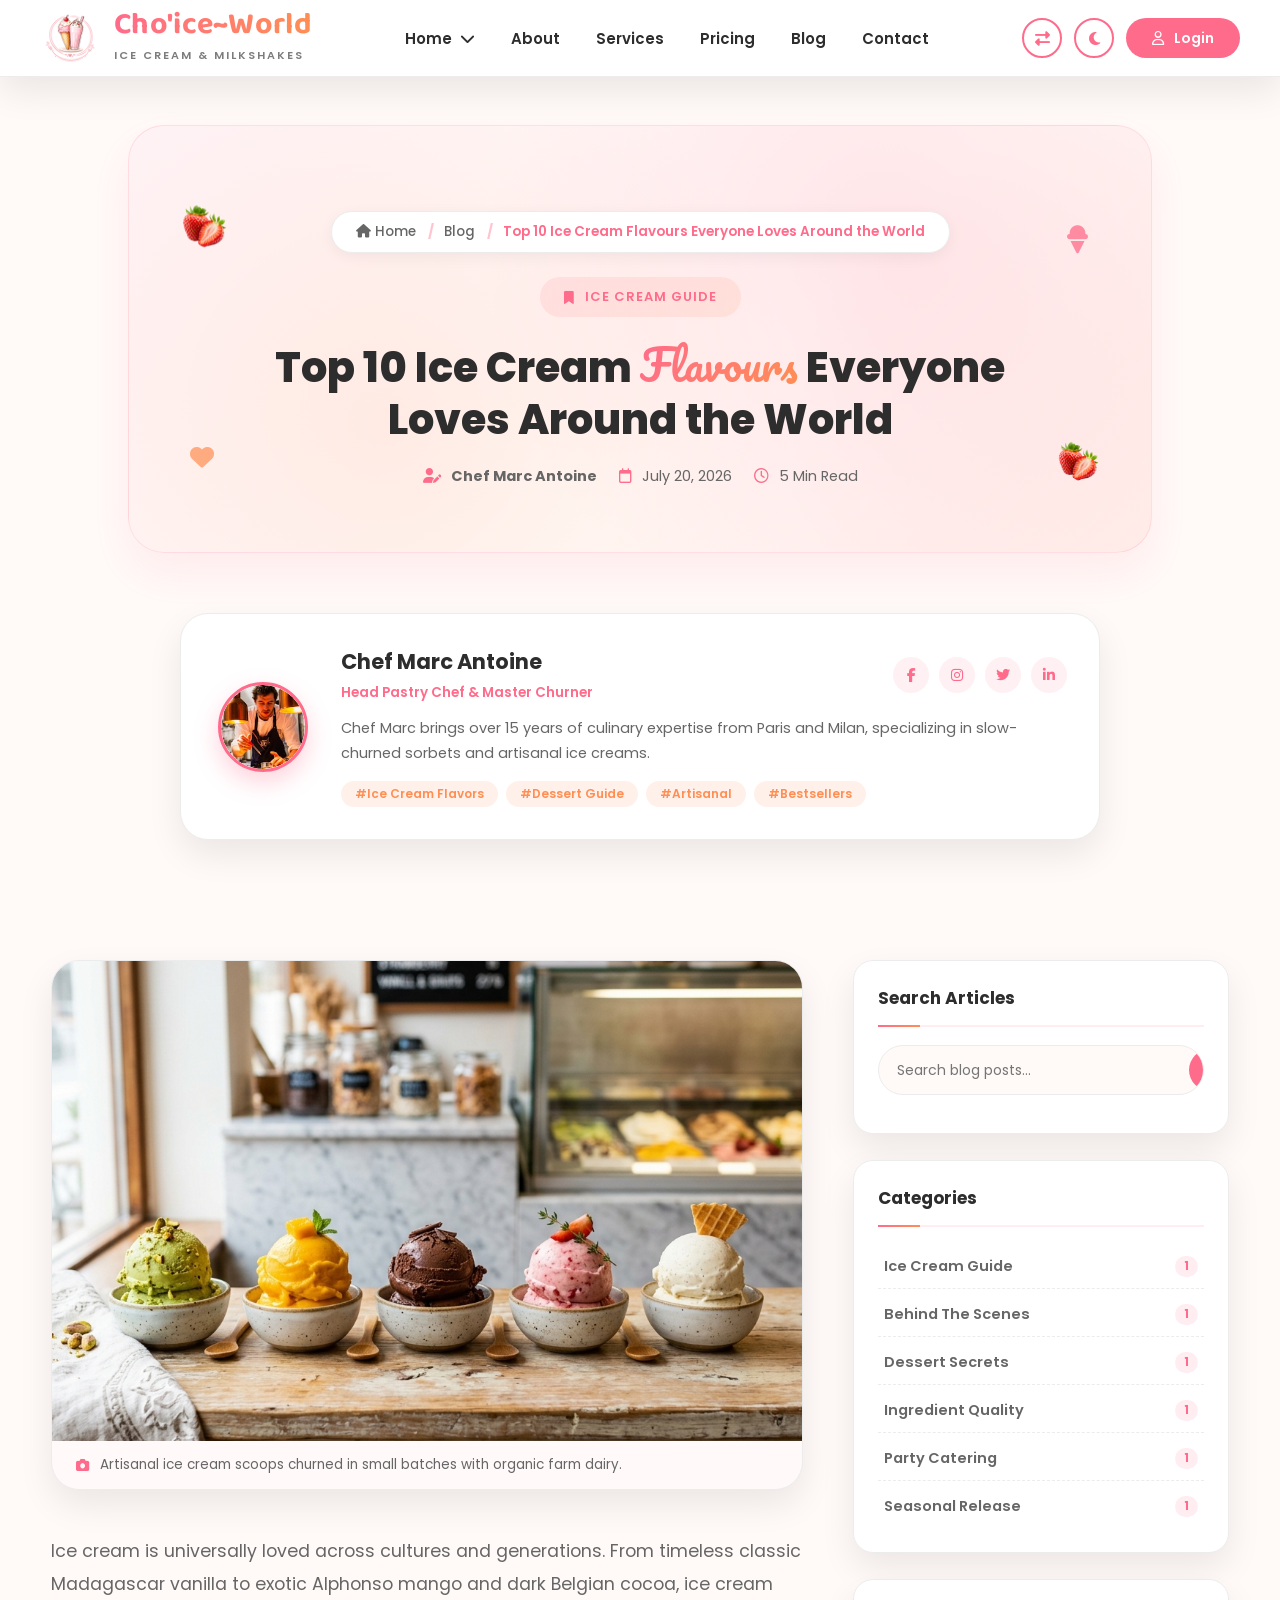
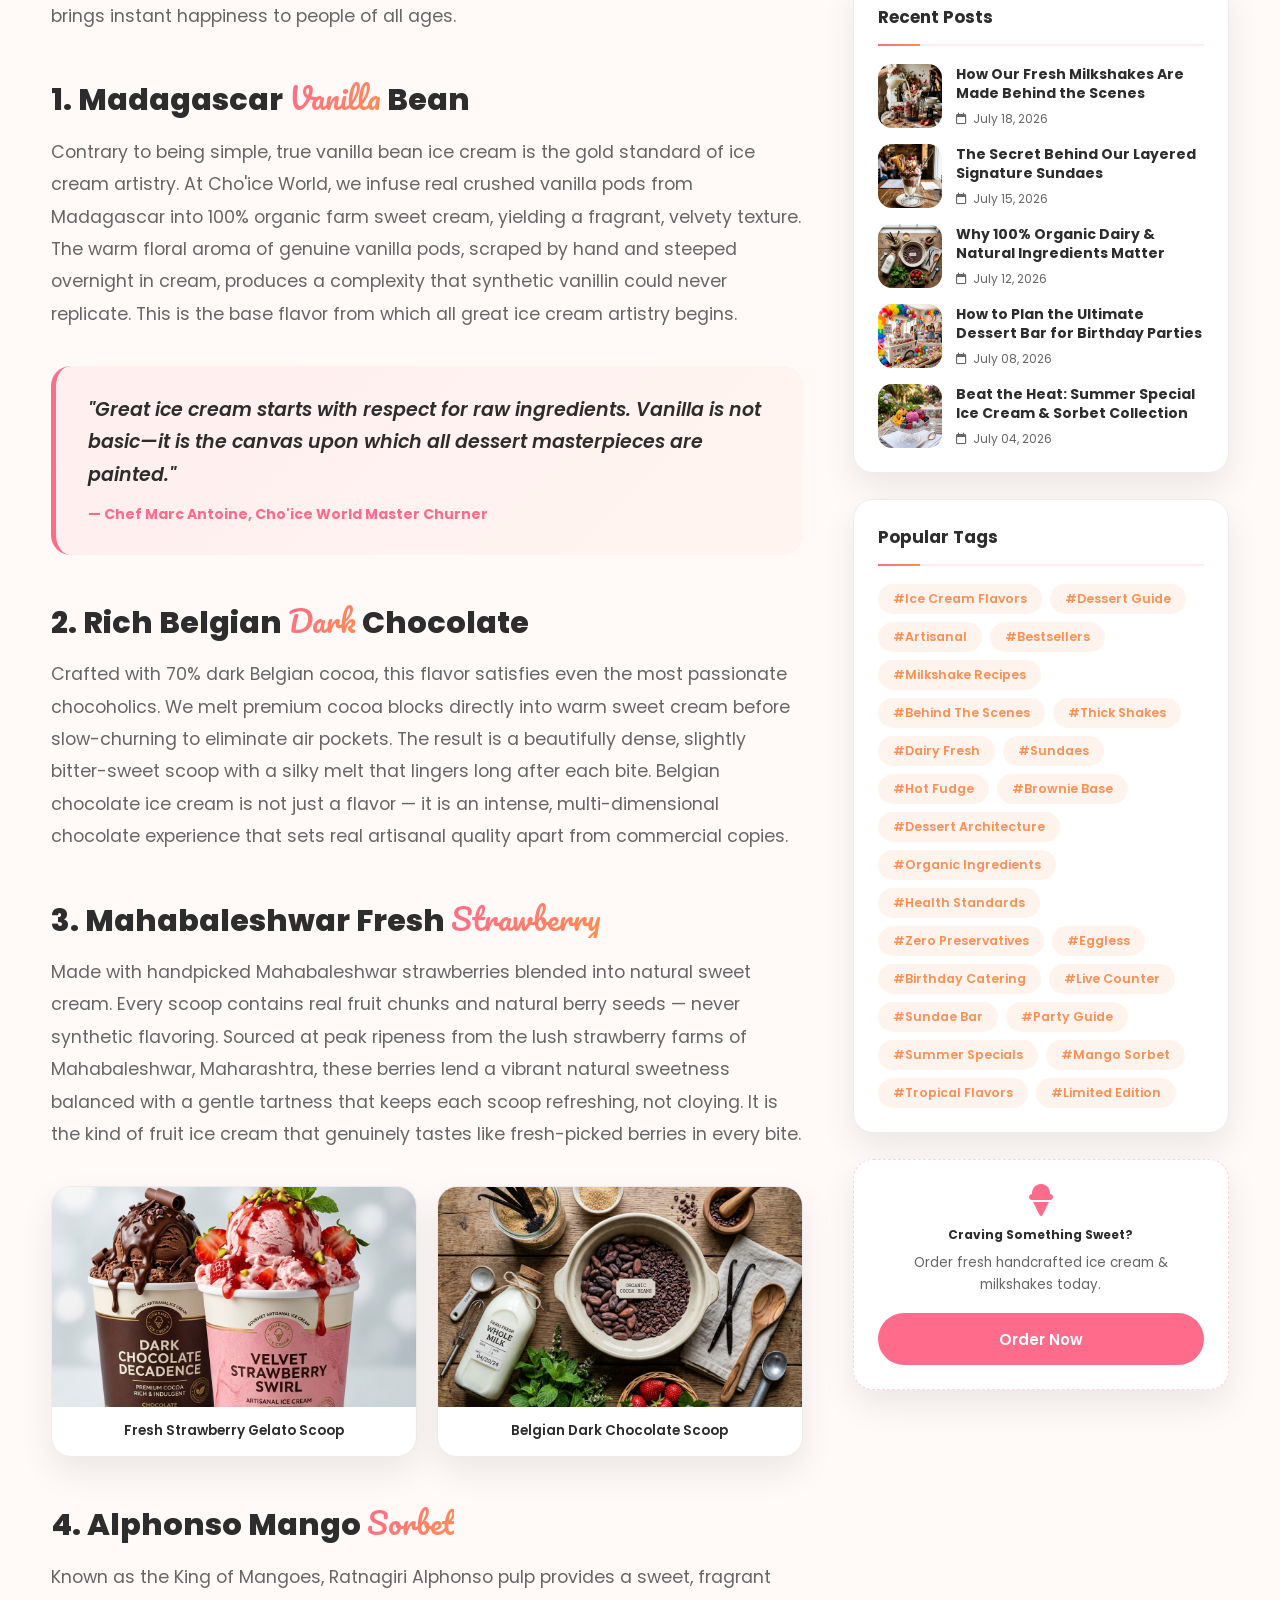
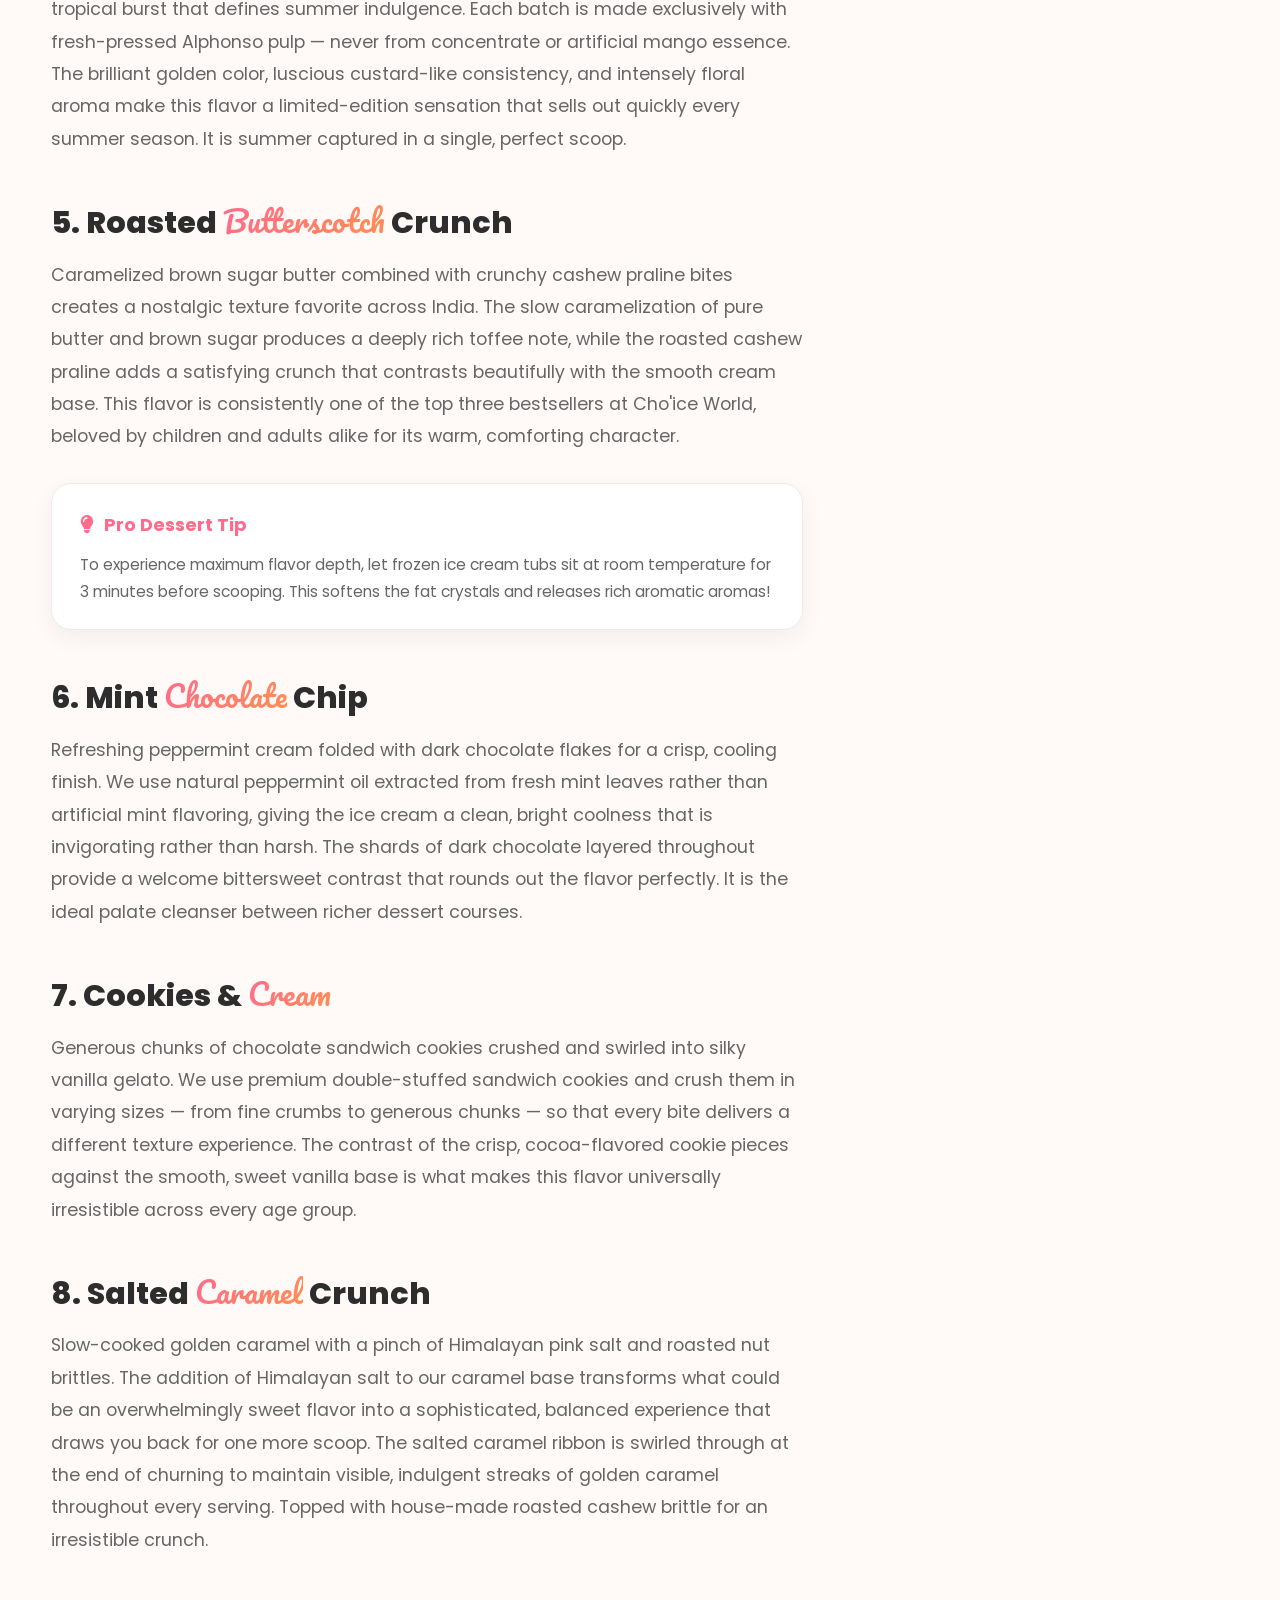
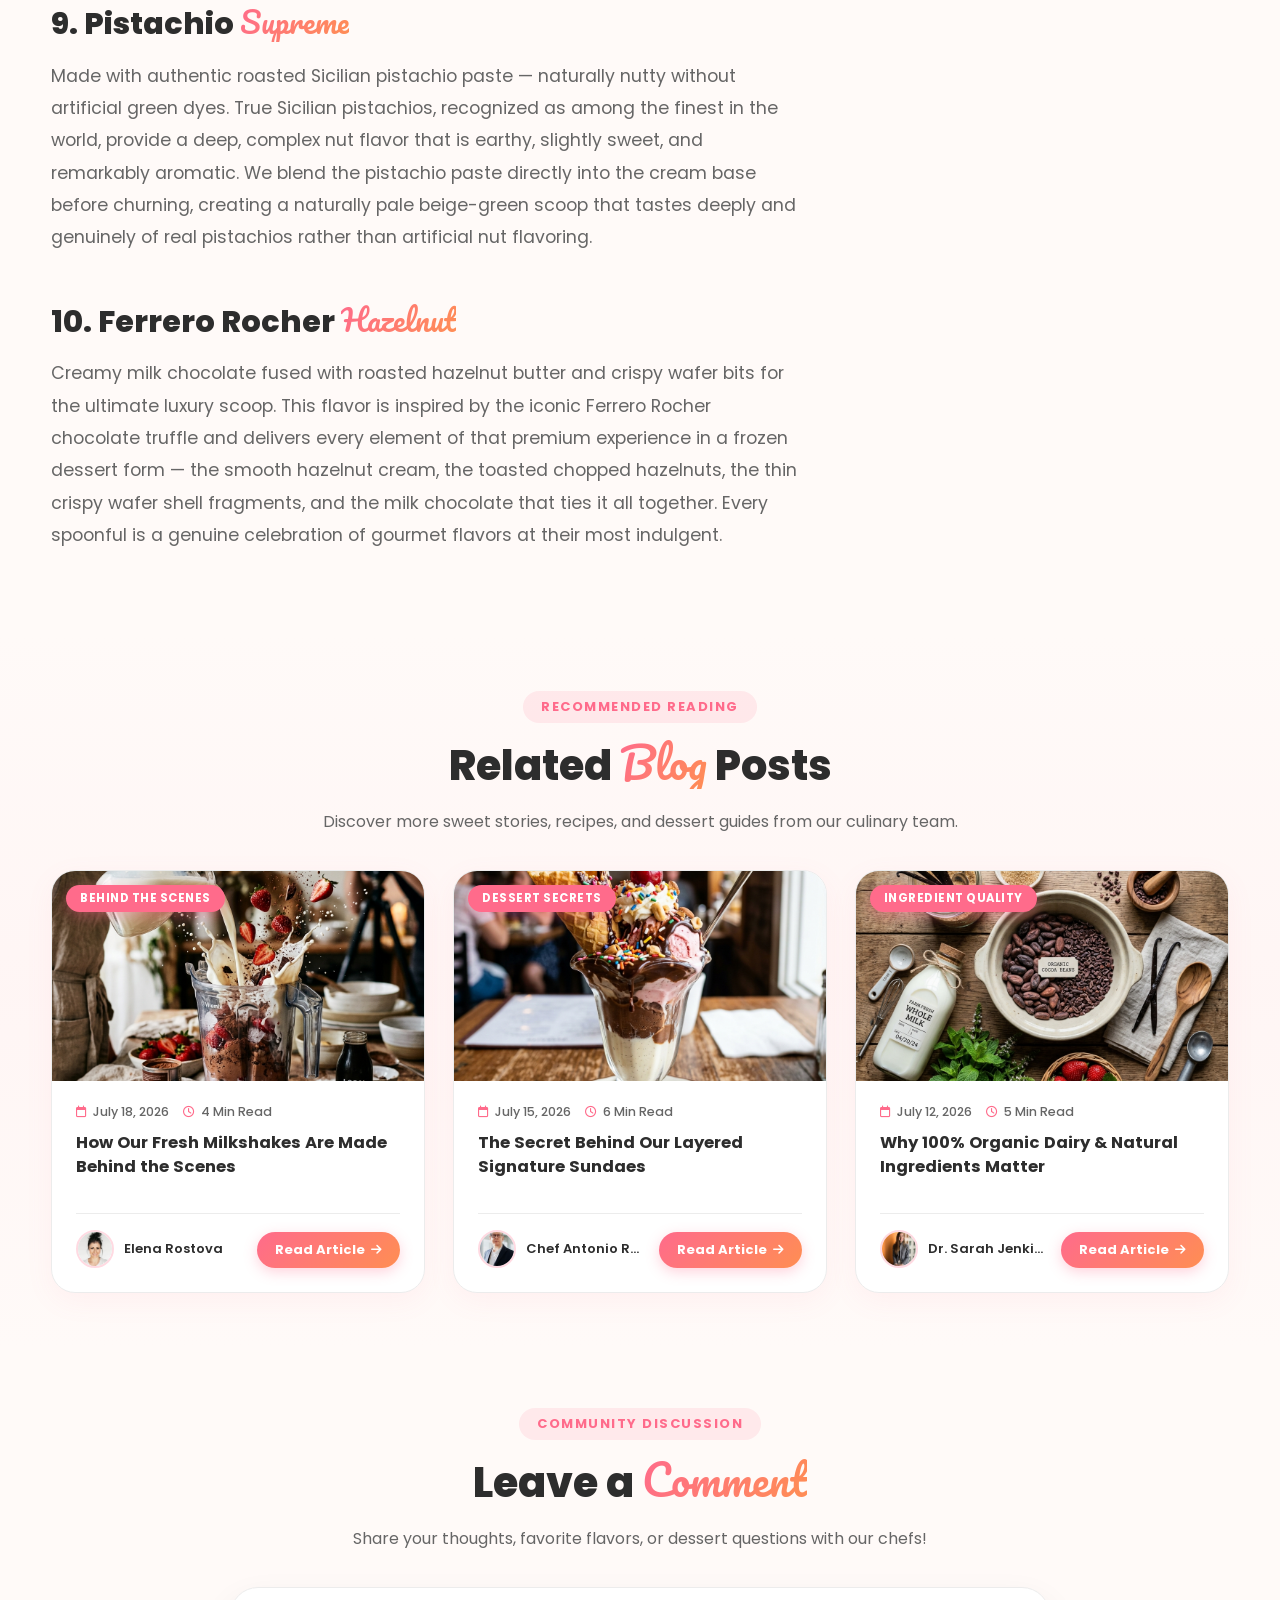
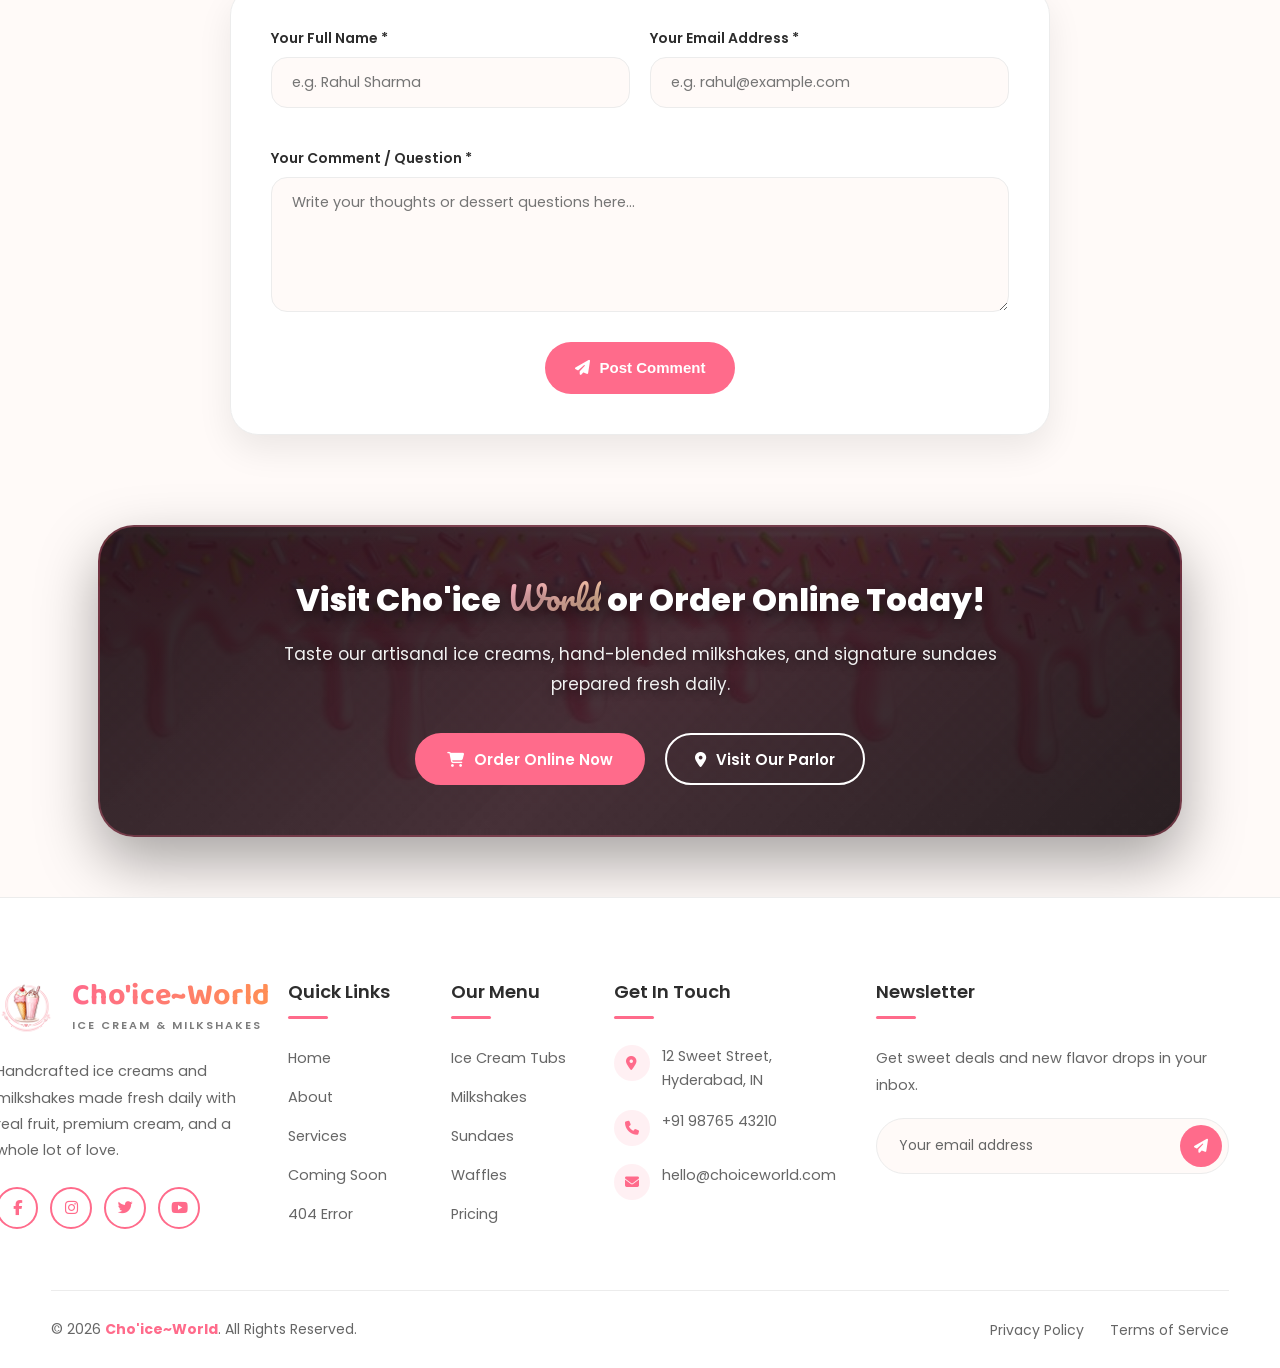
==== commit 980df534: "first commit" ====
--- a/BlogDetails.html
+++ b/BlogDetails.html
@@ -348,12 +348,11 @@
 
         <div class="footer-top">
 
-            <!-- Brand Column -->
             <div class="footer-col footer-brand">
 
-                <a href="index.html" class="logo">
-
-                    <img src="images/Logo.png" alt="Cho'ice~World">
+                <a href="/index.html" class="logo">
+
+                    <img src="/images/Logo.png" alt="Cho'ice~World">
 
                     <div class="logo-text">
                         <h2>Cho'ice~World</h2>
@@ -376,37 +375,37 @@
 
             </div>
 
-            <!-- Quick Links -->
+        
             <div class="footer-col">
 
                 <h3>Quick Links</h3>
 
                 <ul class="footer-links">
-                    <li><a href="home-2/home-2.html">Home</a></li>
-                    <li><a href="about/about.html">About</a></li>
-                    <li><a href="Services.html">Services</a></li>
-                    <li><a href="Blog.html">Blog</a></li>
-                    <li><a href="contact/contact.html">Contact</a></li>
+                    <li><a href="/home-2/home-2.html">Home</a></li>
+                    <li><a href="/about/about.html">About</a></li>
+                    <li><a href="/Services.html">Services</a></li>
+                     <li><a href="/comingsoon/comingsoon.html">Coming Soon</a></li>
+                    <li><a href="/error404/error404.html">404 Error</a></li>
                 </ul>
 
             </div>
 
-            <!-- Services -->
+          
             <div class="footer-col">
 
                 <h3>Our Menu</h3>
 
                 <ul class="footer-links">
-                    <li><a href="ServiceDetails.html?service=tubs">Ice Cream Tubs</a></li>
-                    <li><a href="ServiceDetails.html?service=milkshakes">Milkshakes</a></li>
-                    <li><a href="ServiceDetails.html?service=sundaes">Sundaes</a></li>
-                    <li><a href="ServiceDetails.html?service=waffles">Waffles</a></li>
-                    <li><a href="pricing/pricing.html">Pricing</a></li>
+                    <li><a href="/ServiceDetails.html?service=tubs">Ice Cream Tubs</a></li>
+                    <li><a href="/ServiceDetails.html?service=milkshakes">Milkshakes</a></li>
+                    <li><a href="/ServiceDetails.html?service=sundaes">Sundaes</a></li>
+                    <li><a href="/ServiceDetails.html?service=waffles">Waffles</a></li>
+                    <li><a href="/pricing/pricing.html">Pricing</a></li>
                 </ul>
 
             </div>
 
-            <!-- Contact -->
+            
             <div class="footer-col">
 
                 <h3>Get In Touch</h3>
@@ -428,7 +427,7 @@
 
             </div>
 
-            <!-- Newsletter -->
+           
             <div class="footer-col footer-newsletter">
 
                 <h3>Newsletter</h3>
@@ -458,15 +457,15 @@
             </p>
 
             <ul class="footer-bottom-links">
-                <li><a href="#">Privacy Policy</a></li>
-                <li><a href="#">Terms of Service</a></li>
+                <li><a href="/privacy/privacy.html">Privacy Policy</a></li>
+                <li><a href="/privacy/privacy.html">Terms of Service</a></li>
             </ul>
 
         </div>
 
     </div>
 
-    <!-- Back to Top -->
+  
     <button id="backToTop" class="back-to-top" aria-label="Back to top">
         <i class="fa-solid fa-arrow-up"></i>
     </button>
--- a/nav.css
+++ b/nav.css
@@ -612,7 +612,7 @@
     transition:.35s ease;
 }
 
-/* Change ☰ into ✕ */
+
 .hamburger.active span:nth-child(1){
     transform:translateY(8px) rotate(45deg);
 }
